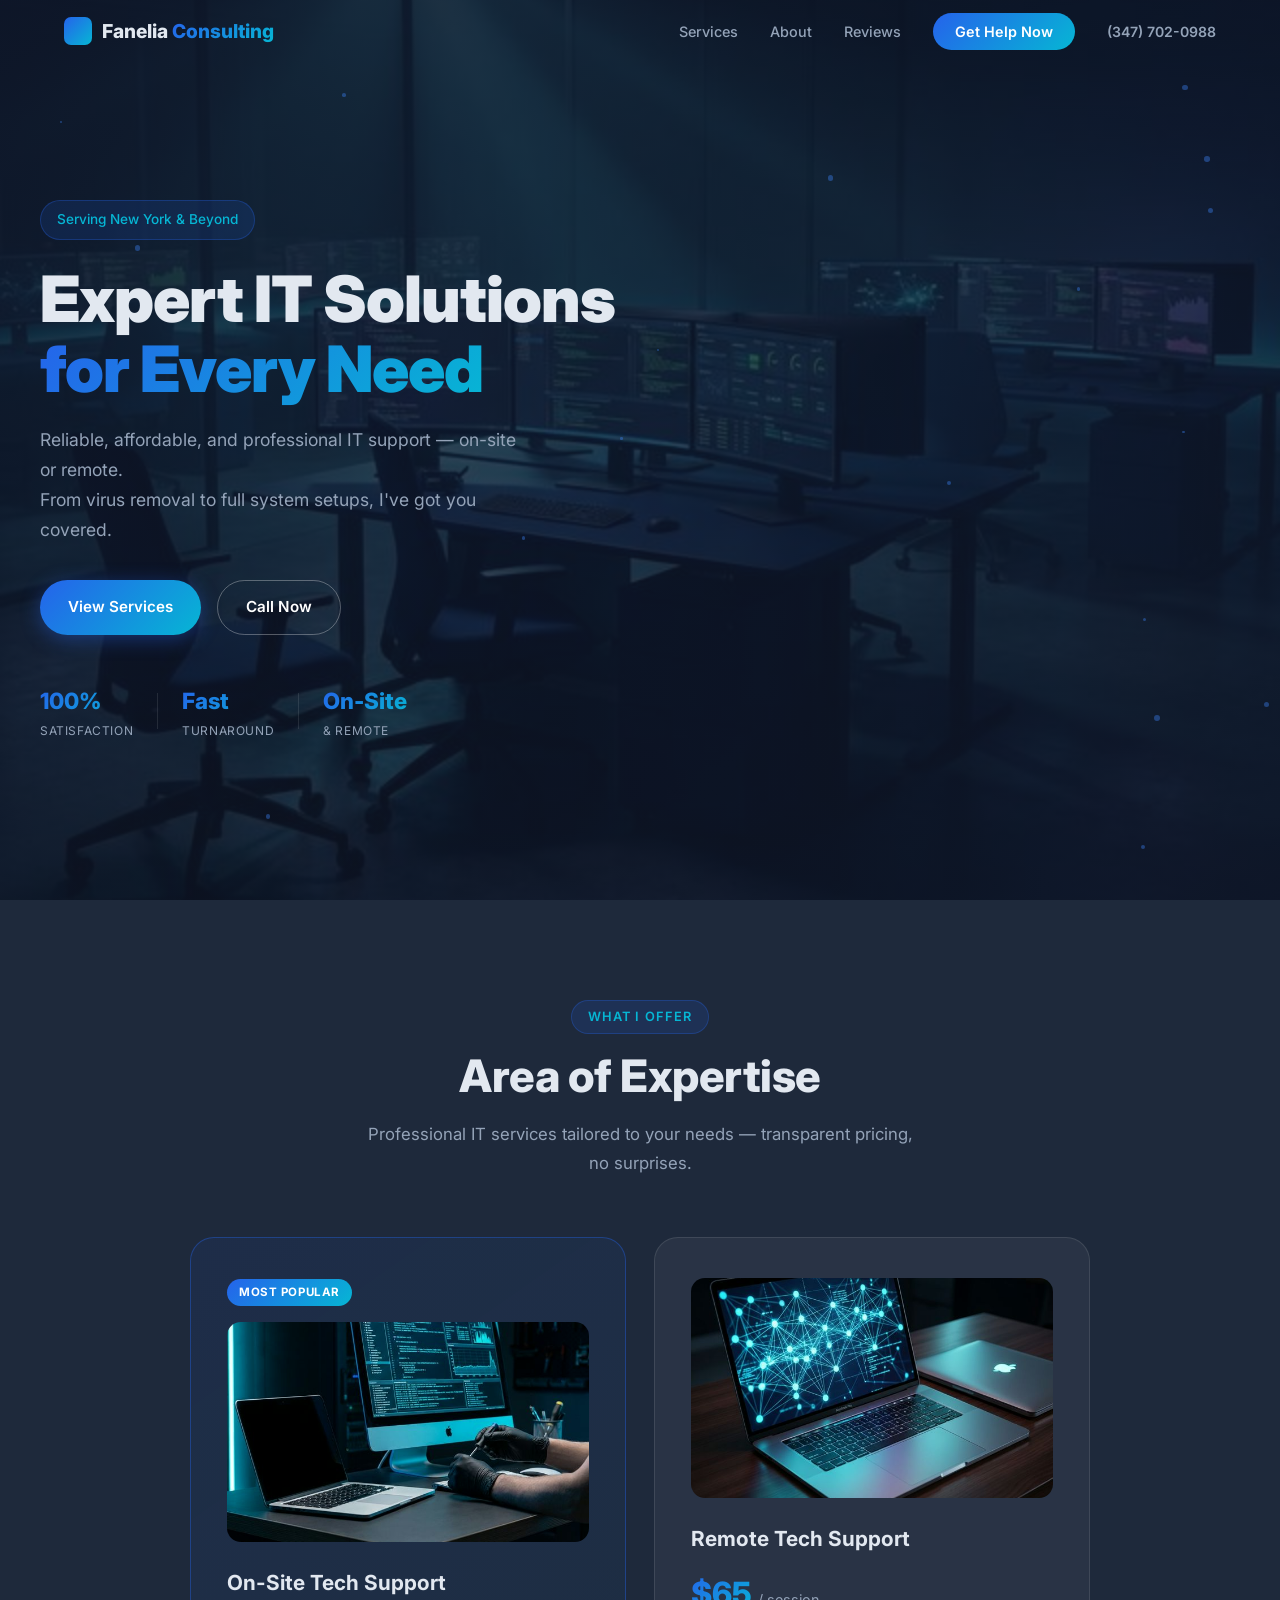
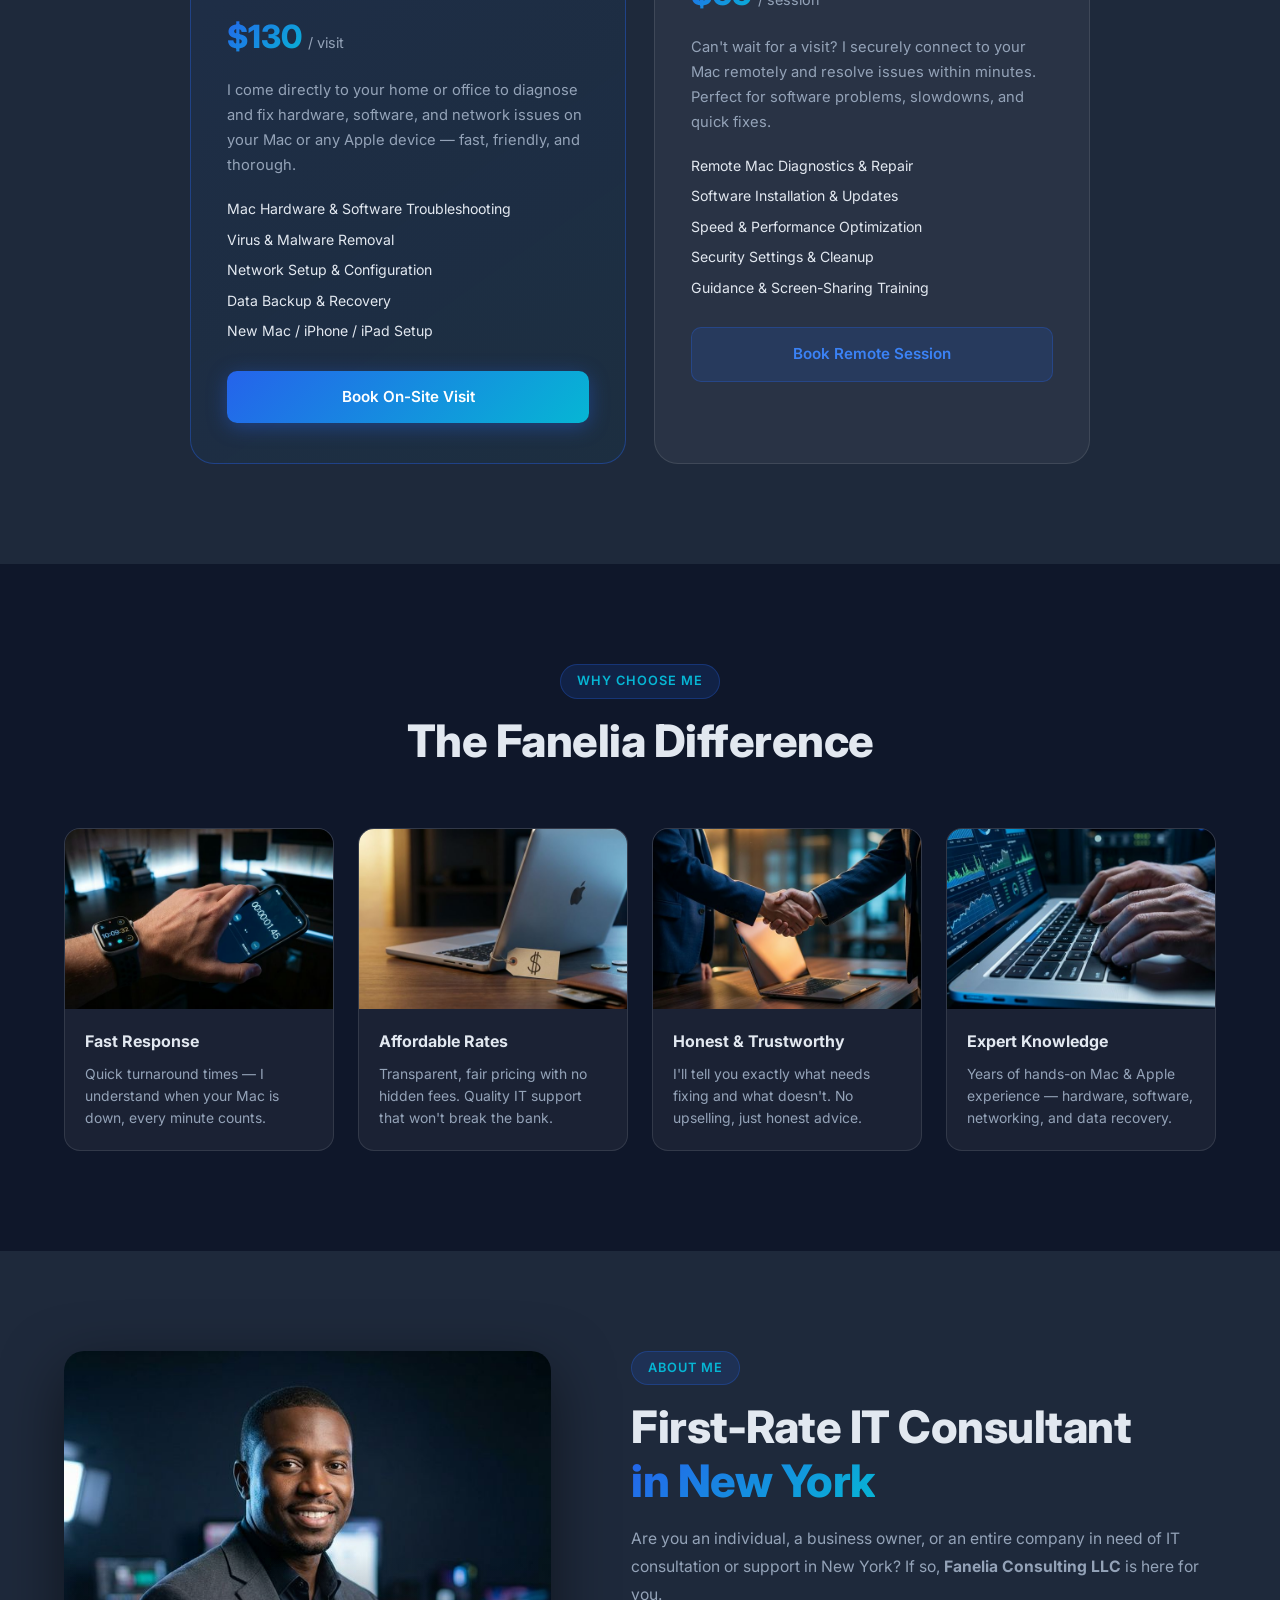
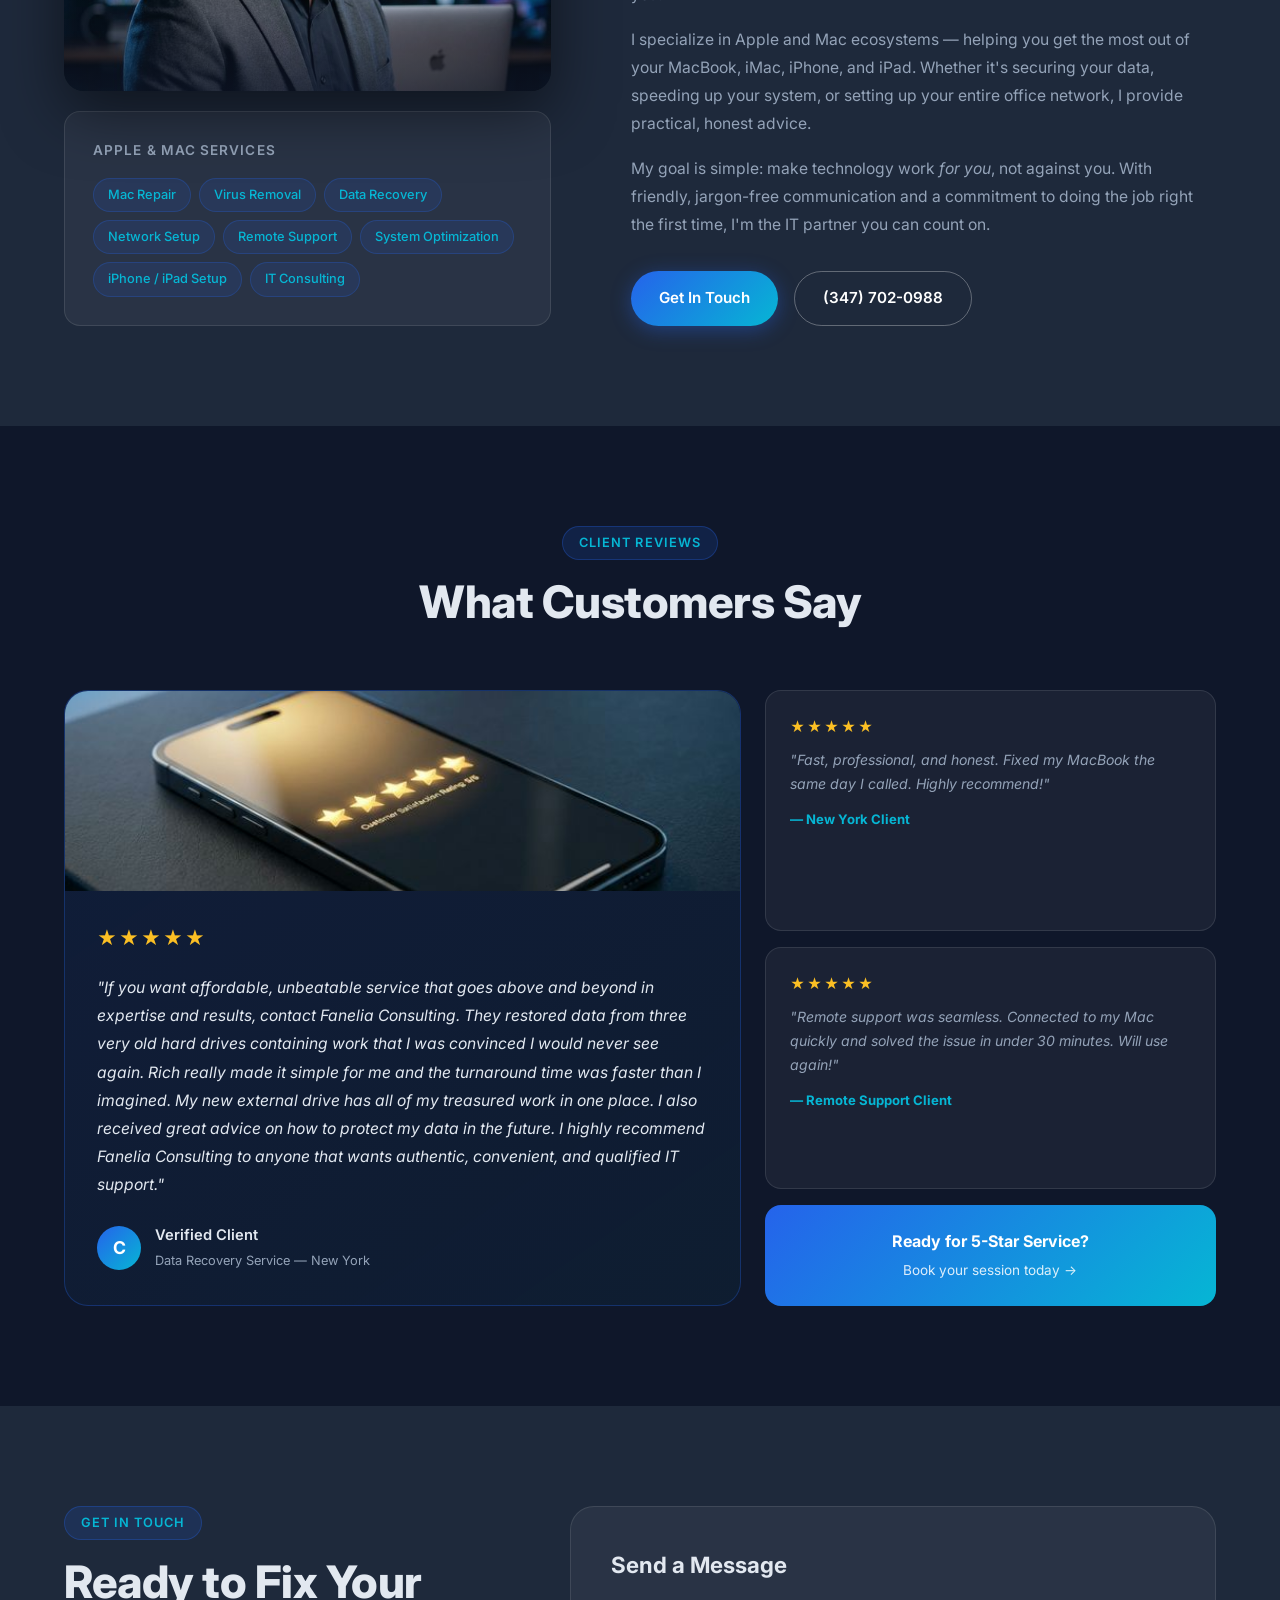
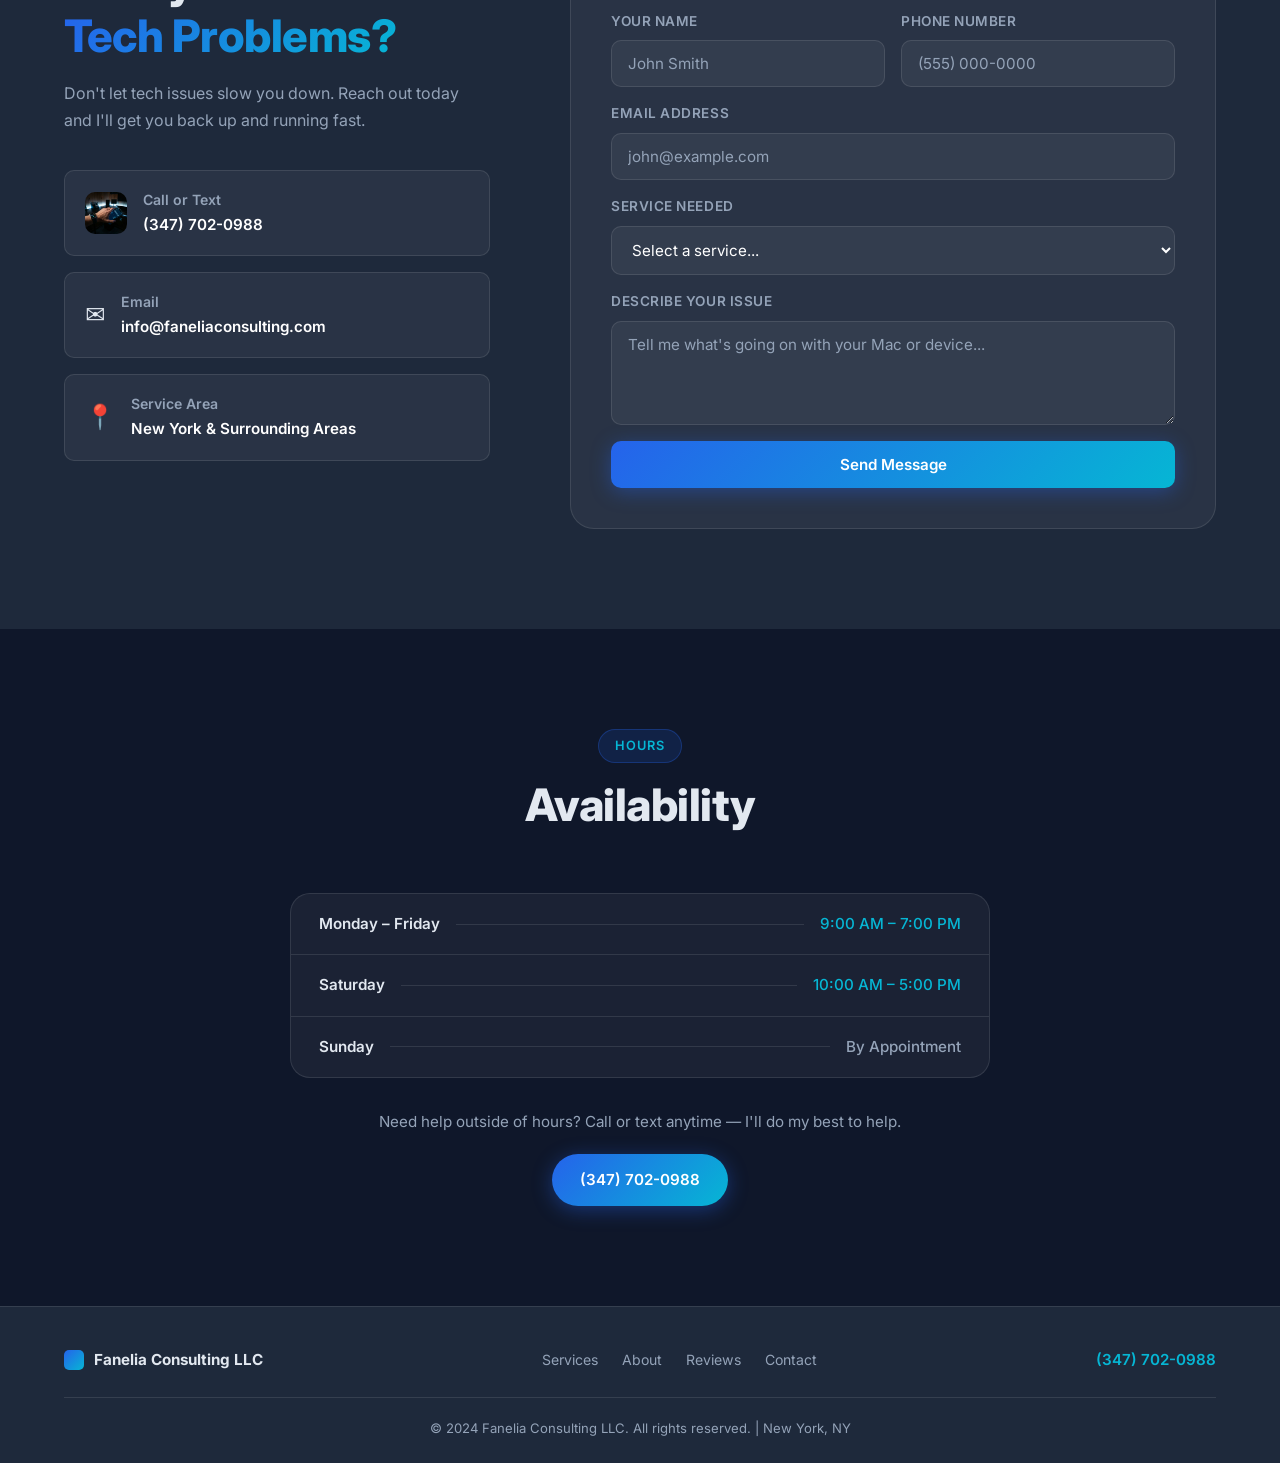
==== index.html @ 65b091a1 "Add style.css, images, and CNAME" ====
<!DOCTYPE html>
<html lang="en">

<head>
  <meta charset="UTF-8" />
  <meta name="viewport" content="width=device-width, initial-scale=1.0" />
  <title>Fanelia Consulting LLC | IT Consultant in New York</title>
  <meta name="description"
    content="Expert IT support for businesses and individuals in New York. On-site and remote tech support — fast, friendly, and affordable. Call (347) 702-0988." />
  <link rel="preconnect" href="https://fonts.googleapis.com" />
  <link rel="preconnect" href="https://fonts.gstatic.com" crossorigin />
  <link href="https://fonts.googleapis.com/css2?family=Inter:wght@300;400;500;600;700;800;900&display=swap"
    rel="stylesheet" />
  <link rel="stylesheet" href="style.css" />
</head>

<body>

  <!-- NAV -->
  <nav id="navbar">
    <div class="nav-container">
      <a href="#" class="nav-logo">
        <div class="logo-mark"></div>
        <span class="logo-text">Fanelia <span class="logo-accent">Consulting</span></span>
      </a>
      <ul class="nav-links">
        <li><a href="#services">Services</a></li>
        <li><a href="#about">About</a></li>
        <li><a href="#testimonials">Reviews</a></li>
        <li><a href="#contact" class="nav-cta">Get Help Now</a></li>
      </ul>
      <div class="nav-phone">
        <a href="tel:+13477020988">(347) 702-0988</a>
      </div>
      <button class="hamburger" id="hamburger" aria-label="Menu">
        <span></span><span></span><span></span>
      </button>
    </div>
    <div class="mobile-menu" id="mobileMenu">
      <a href="#services">Services</a>
      <a href="#about">About</a>
      <a href="#testimonials">Reviews</a>
      <a href="#contact">Get Help Now</a>
      <a href="tel:+13477020988" class="mobile-phone">(347) 702-0988</a>
    </div>
  </nav>

  <!-- HERO -->
  <section id="hero">
    <div class="hero-bg-image">
      <img src="images/hero.png" alt="IT workspace with multiple monitors" />
      <div class="hero-overlay"></div>
    </div>
    <div class="hero-particles" id="particles"></div>
    <div class="hero-inner">
      <div class="hero-content">
        <div class="hero-badge">Serving New York &amp; Beyond</div>
        <h1 class="hero-title">
          Expert IT Solutions<br />
          <span class="gradient-text">for Every Need</span>
        </h1>
        <p class="hero-subtitle">
          Reliable, affordable, and professional IT support — on-site or remote.<br />
          From virus removal to full system setups, I've got you covered.
        </p>
        <div class="hero-actions">
          <a href="#services" class="btn btn-primary">View Services</a>
          <a href="tel:+13477020988" class="btn btn-outline">Call Now</a>
        </div>
        <div class="hero-stats">
          <div class="stat">
            <span class="stat-num">100%</span>
            <span class="stat-label">Satisfaction</span>
          </div>
          <div class="stat-divider"></div>
          <div class="stat">
            <span class="stat-num">Fast</span>
            <span class="stat-label">Turnaround</span>
          </div>
          <div class="stat-divider"></div>
          <div class="stat">
            <span class="stat-num">On-Site</span>
            <span class="stat-label">&amp; Remote</span>
          </div>
        </div>
      </div>
    </div>
  </section>

  <!-- SERVICES -->
  <section id="services">
    <div class="container">
      <div class="section-header">
        <span class="section-tag">What I Offer</span>
        <h2 class="section-title">Area of Expertise</h2>
        <p class="section-subtitle">Professional IT services tailored to your needs — transparent pricing, no surprises.
        </p>
      </div>
      <div class="services-grid">

        <div class="service-card featured">
          <div class="service-badge">Most Popular</div>
          <div class="service-img">
            <img src="images/service-onsite.png" alt="On-site IT tech support with iMac and MacBook" />
          </div>
          <div class="service-body">
            <h3>On-Site Tech Support</h3>
            <div class="service-price">
              <span class="price">$130</span>
              <span class="price-unit">/ visit</span>
            </div>
            <p>I come directly to your home or office to diagnose and fix hardware, software, and network issues on your
              Mac or any Apple device — fast, friendly, and thorough.</p>
            <ul class="service-features">
              <li>Mac Hardware &amp; Software Troubleshooting</li>
              <li>Virus &amp; Malware Removal</li>
              <li>Network Setup &amp; Configuration</li>
              <li>Data Backup &amp; Recovery</li>
              <li>New Mac / iPhone / iPad Setup</li>
            </ul>
            <a href="#contact" class="btn btn-primary service-btn">Book On-Site Visit</a>
          </div>
        </div>

        <div class="service-card">
          <div class="service-img">
            <img src="images/service-remote.png" alt="Remote Mac tech support via MacBook Pro" />
          </div>
          <div class="service-body">
            <h3>Remote Tech Support</h3>
            <div class="service-price">
              <span class="price">$65</span>
              <span class="price-unit">/ session</span>
            </div>
            <p>Can't wait for a visit? I securely connect to your Mac remotely and resolve issues within minutes.
              Perfect for software problems, slowdowns, and quick fixes.</p>
            <ul class="service-features">
              <li>Remote Mac Diagnostics &amp; Repair</li>
              <li>Software Installation &amp; Updates</li>
              <li>Speed &amp; Performance Optimization</li>
              <li>Security Settings &amp; Cleanup</li>
              <li>Guidance &amp; Screen-Sharing Training</li>
            </ul>
            <a href="#contact" class="btn btn-secondary service-btn">Book Remote Session</a>
          </div>
        </div>

      </div>
    </div>
  </section>

  <!-- WHY CHOOSE ME -->
  <section id="why">
    <div class="container">
      <div class="section-header">
        <span class="section-tag">Why Choose Me</span>
        <h2 class="section-title">The Fanelia Difference</h2>
      </div>
      <div class="why-grid">
        <div class="why-card">
          <div class="why-img">
            <img src="images/why-fast.png" alt="iPhone and Apple Watch showing fast response time" />
          </div>
          <h4>Fast Response</h4>
          <p>Quick turnaround times — I understand when your Mac is down, every minute counts.</p>
        </div>
        <div class="why-card">
          <div class="why-img">
            <img src="images/why-affordable.png" alt="MacBook Pro with affordable price tag" />
          </div>
          <h4>Affordable Rates</h4>
          <p>Transparent, fair pricing with no hidden fees. Quality IT support that won't break the bank.</p>
        </div>
        <div class="why-card">
          <div class="why-img">
            <img src="images/why-honest.png" alt="Professional handshake representing trust" />
          </div>
          <h4>Honest &amp; Trustworthy</h4>
          <p>I'll tell you exactly what needs fixing and what doesn't. No upselling, just honest advice.</p>
        </div>
        <div class="why-card">
          <div class="why-img">
            <img src="images/why-expert.png" alt="Expert hands typing on MacBook Pro diagnostics" />
          </div>
          <h4>Expert Knowledge</h4>
          <p>Years of hands-on Mac &amp; Apple experience — hardware, software, networking, and data recovery.</p>
        </div>
      </div>
    </div>
  </section>

  <!-- ABOUT -->
  <section id="about">
    <div class="container">
      <div class="about-layout">
        <div class="about-visual">
          <div class="about-photo-wrap">
            <img src="images/about.png" alt="Fanelia Consulting IT professional with MacBook Pro" class="about-photo" />
            <div class="about-photo-glow"></div>
          </div>
          <div class="about-glow-card">
            <h4>Apple &amp; Mac Services</h4>
            <div class="skill-list">
              <span class="skill-tag">Mac Repair</span>
              <span class="skill-tag">Virus Removal</span>
              <span class="skill-tag">Data Recovery</span>
              <span class="skill-tag">Network Setup</span>
              <span class="skill-tag">Remote Support</span>
              <span class="skill-tag">System Optimization</span>
              <span class="skill-tag">iPhone / iPad Setup</span>
              <span class="skill-tag">IT Consulting</span>
            </div>
          </div>
        </div>
        <div class="about-content">
          <span class="section-tag">About Me</span>
          <h2 class="section-title">First-Rate IT Consultant<br /><span class="gradient-text">in New York</span></h2>
          <p>Are you an individual, a business owner, or an entire company in need of IT consultation or support in New
            York? If so, <strong>Fanelia Consulting LLC</strong> is here for you.</p>
          <p>I specialize in Apple and Mac ecosystems — helping you get the most out of your MacBook, iMac, iPhone, and
            iPad. Whether it's securing your data, speeding up your system, or setting up your entire office network, I
            provide practical, honest advice.</p>
          <p>My goal is simple: make technology work <em>for you</em>, not against you. With friendly, jargon-free
            communication and a commitment to doing the job right the first time, I'm the IT partner you can count on.
          </p>
          <div class="about-actions">
            <a href="#contact" class="btn btn-primary">Get In Touch</a>
            <a href="tel:+13477020988" class="btn btn-outline">(347) 702-0988</a>
          </div>
        </div>
      </div>
    </div>
  </section>

  <!-- TESTIMONIALS -->
  <section id="testimonials">
    <div class="container">
      <div class="section-header">
        <span class="section-tag">Client Reviews</span>
        <h2 class="section-title">What Customers Say</h2>
      </div>
      <div class="testimonials-grid">
        <div class="testimonial-card featured-testimonial">
          <div class="testimonial-img">
            <img src="images/testimonials.png" alt="5-star review on iPhone" />
          </div>
          <div class="testimonial-body">
            <div class="stars">★★★★★</div>
            <p class="testimonial-text">"If you want affordable, unbeatable service that goes above and beyond in
              expertise and results, contact Fanelia Consulting. They restored data from three very old hard drives
              containing work that I was convinced I would never see again. Rich really made it simple for me and the
              turnaround time was faster than I imagined. My new external drive has all of my treasured work in one
              place. I also received great advice on how to protect my data in the future. I highly recommend Fanelia
              Consulting to anyone that wants authentic, convenient, and qualified IT support."</p>
            <div class="testimonial-author">
              <div class="author-avatar-ring">
                <div class="author-initial">C</div>
              </div>
              <div class="author-info">
                <strong>Verified Client</strong>
                <span>Data Recovery Service — New York</span>
              </div>
            </div>
          </div>
        </div>
        <div class="testimonial-side">
          <div class="mini-testimonial">
            <div class="stars small">★★★★★</div>
            <p>"Fast, professional, and honest. Fixed my MacBook the same day I called. Highly recommend!"</p>
            <strong>— New York Client</strong>
          </div>
          <div class="mini-testimonial">
            <div class="stars small">★★★★★</div>
            <p>"Remote support was seamless. Connected to my Mac quickly and solved the issue in under 30 minutes. Will
              use again!"</p>
            <strong>— Remote Support Client</strong>
          </div>
          <a href="#contact" class="cta-testimonial">
            <strong>Ready for 5-Star Service?</strong>
            <span>Book your session today →</span>
          </a>
        </div>
      </div>
    </div>
  </section>

  <!-- CONTACT -->
  <section id="contact">
    <div class="container">
      <div class="contact-layout">
        <div class="contact-info">
          <span class="section-tag">Get In Touch</span>
          <h2 class="section-title">Ready to Fix Your<br /><span class="gradient-text">Tech Problems?</span></h2>
          <p>Don't let tech issues slow you down. Reach out today and I'll get you back up and running fast.</p>
          <div class="contact-methods">
            <a href="tel:+13477020988" class="contact-method">
              <div class="contact-method-icon-img">
                <img src="images/why-fast.png" alt="Call us" />
              </div>
              <div class="contact-method-text">
                <strong>Call or Text</strong>
                <span>(347) 702-0988</span>
              </div>
            </a>
            <a href="mailto:info@faneliaconsulting.com" class="contact-method">
              <div class="contact-method-icon">✉️</div>
              <div class="contact-method-text">
                <strong>Email</strong>
                <span>info@faneliaconsulting.com</span>
              </div>
            </a>
            <div class="contact-method">
              <div class="contact-method-icon">📍</div>
              <div class="contact-method-text">
                <strong>Service Area</strong>
                <span>New York &amp; Surrounding Areas</span>
              </div>
            </div>
          </div>
        </div>
        <div class="contact-form-wrap">
          <form class="contact-form" id="contactForm" onsubmit="handleSubmit(event)">
            <h3>Send a Message</h3>
            <div class="form-row">
              <div class="form-group">
                <label for="name">Your Name</label>
                <input type="text" id="name" placeholder="John Smith" required />
              </div>
              <div class="form-group">
                <label for="phone">Phone Number</label>
                <input type="tel" id="phone" placeholder="(555) 000-0000" />
              </div>
            </div>
            <div class="form-group">
              <label for="email">Email Address</label>
              <input type="email" id="email" placeholder="john@example.com" required />
            </div>
            <div class="form-group">
              <label for="service">Service Needed</label>
              <select id="service">
                <option value="">Select a service...</option>
                <option value="onsite">On-Site Tech Support ($130)</option>
                <option value="remote">Remote Tech Support ($65)</option>
                <option value="other">Other / Not Sure</option>
              </select>
            </div>
            <div class="form-group">
              <label for="message">Describe Your Issue</label>
              <textarea id="message" rows="4"
                placeholder="Tell me what's going on with your Mac or device..."></textarea>
            </div>
            <button type="submit" class="btn btn-primary full-width" id="submitBtn">
              Send Message
            </button>
            <div class="form-success" id="formSuccess" style="display:none">
              Message sent! I'll get back to you shortly.
            </div>
          </form>
        </div>
      </div>
    </div>
  </section>

  <!-- AVAILABILITY -->
  <section id="availability">
    <div class="container">
      <div class="avail-wrap">
        <div class="section-header">
          <span class="section-tag">Hours</span>
          <h2 class="section-title">Availability</h2>
        </div>
        <div class="hours-grid">
          <div class="hours-row">
            <span class="day">Monday – Friday</span>
            <span class="divider"></span>
            <span class="time">9:00 AM – 7:00 PM</span>
          </div>
          <div class="hours-row">
            <span class="day">Saturday</span>
            <span class="divider"></span>
            <span class="time">10:00 AM – 5:00 PM</span>
          </div>
          <div class="hours-row">
            <span class="day">Sunday</span>
            <span class="divider"></span>
            <span class="time closed">By Appointment</span>
          </div>
        </div>
        <div class="avail-cta">
          <p>Need help outside of hours? Call or text anytime — I'll do my best to help.</p>
          <a href="tel:+13477020988" class="btn btn-primary">(347) 702-0988</a>
        </div>
      </div>
    </div>
  </section>

  <!-- FOOTER -->
  <footer>
    <div class="container">
      <div class="footer-top">
        <div class="footer-brand">
          <div class="logo-mark small"></div>
          <span class="footer-name">Fanelia Consulting LLC</span>
        </div>
        <div class="footer-links">
          <a href="#services">Services</a>
          <a href="#about">About</a>
          <a href="#testimonials">Reviews</a>
          <a href="#contact">Contact</a>
        </div>
        <div class="footer-contact">
          <a href="tel:+13477020988">(347) 702-0988</a>
        </div>
      </div>
      <div class="footer-bottom">
        <p>© 2024 Fanelia Consulting LLC. All rights reserved. | New York, NY</p>
      </div>
    </div>
  </footer>

  <script>
    window.addEventListener('scroll', () => {
      const navbar = document.getElementById('navbar');
      if (window.scrollY > 50) navbar.classList.add('scrolled');
      else navbar.classList.remove('scrolled');
    });

    document.getElementById('hamburger').addEventListener('click', () => {
      document.getElementById('mobileMenu').classList.toggle('open');
    });

    document.querySelectorAll('a[href^="#"]').forEach(anchor => {
      anchor.addEventListener('click', function (e) {
        e.preventDefault();
        const target = document.querySelector(this.getAttribute('href'));
        if (target) {
          target.scrollIntoView({ behavior: 'smooth', block: 'start' });
          document.getElementById('mobileMenu').classList.remove('open');
        }
      });
    });

    function handleSubmit(e) {
      e.preventDefault();
      const btn = document.getElementById('submitBtn');
      btn.textContent = 'Sending...';
      btn.disabled = true;
      setTimeout(() => {
        document.getElementById('formSuccess').style.display = 'block';
        document.getElementById('contactForm').reset();
        btn.textContent = 'Send Message';
        btn.disabled = false;
      }, 1200);
    }

    const observer = new IntersectionObserver((entries) => {
      entries.forEach(entry => {
        if (entry.isIntersecting) entry.target.classList.add('visible');
      });
    }, { threshold: 0.1, rootMargin: '0px 0px -50px 0px' });

    document.querySelectorAll('.service-card, .why-card, .testimonial-card, .mini-testimonial, .hours-row, .about-photo-wrap').forEach(el => {
      el.classList.add('animate-on-scroll');
      observer.observe(el);
    });

    const hero = document.getElementById('particles');
    for (let i = 0; i < 18; i++) {
      const dot = document.createElement('div');
      dot.className = 'particle';
      dot.style.left = Math.random() * 100 + '%';
      dot.style.top = Math.random() * 100 + '%';
      dot.style.animationDelay = Math.random() * 5 + 's';
      dot.style.animationDuration = (Math.random() * 8 + 6) + 's';
      dot.style.width = dot.style.height = (Math.random() * 4 + 2) + 'px';
      hero.appendChild(dot);
    }
  </script>
</body>

</html>
---- style.css ----
/* ===== RESET & BASE ===== */
*,
*::before,
*::after {
  box-sizing: border-box;
  margin: 0;
  padding: 0;
}

img {
  display: block;
  max-width: 100%;
}

:root {
  --primary: #2563eb;
  --primary-dark: #1d4ed8;
  --primary-light: #3b82f6;
  --accent: #06b6d4;
  --dark: #0f172a;
  --dark-2: #1e293b;
  --dark-3: #334155;
  --text: #e2e8f0;
  --text-muted: #94a3b8;
  --white: #ffffff;
  --glass: rgba(255, 255, 255, 0.05);
  --glass-border: rgba(255, 255, 255, 0.1);
  --gradient: linear-gradient(135deg, #2563eb, #06b6d4);
  --gradient-soft: linear-gradient(135deg, rgba(37, 99, 235, 0.15), rgba(6, 182, 212, 0.15));
  --shadow: 0 20px 60px rgba(0, 0, 0, 0.4);
  --shadow-sm: 0 4px 20px rgba(0, 0, 0, 0.2);
  --radius: 16px;
  --radius-sm: 10px;
  --transition: all 0.3s cubic-bezier(0.4, 0, 0.2, 1);
}

html {
  scroll-behavior: smooth;
}

body {
  font-family: 'Inter', system-ui, sans-serif;
  background: var(--dark);
  color: var(--text);
  overflow-x: hidden;
  line-height: 1.6;
}

a {
  text-decoration: none;
  color: inherit;
}

ul {
  list-style: none;
}

.container {
  max-width: 1200px;
  margin: 0 auto;
  padding: 0 24px;
}

/* ===== GRADIENT TEXT ===== */
.gradient-text {
  background: var(--gradient);
  -webkit-background-clip: text;
  -webkit-text-fill-color: transparent;
  background-clip: text;
}

/* ===== BUTTONS ===== */
.btn {
  display: inline-flex;
  align-items: center;
  gap: 8px;
  padding: 14px 28px;
  border-radius: 50px;
  font-family: 'Inter', sans-serif;
  font-size: 0.95rem;
  font-weight: 600;
  cursor: pointer;
  transition: var(--transition);
  border: none;
  white-space: nowrap;
}

.btn-primary {
  background: var(--gradient);
  color: var(--white);
  box-shadow: 0 4px 20px rgba(37, 99, 235, 0.4);
}

.btn-primary:hover {
  transform: translateY(-2px);
  box-shadow: 0 8px 30px rgba(37, 99, 235, 0.6);
}

.btn-secondary {
  background: rgba(37, 99, 235, 0.15);
  color: var(--primary-light);
  border: 1px solid rgba(37, 99, 235, 0.3);
}

.btn-secondary:hover {
  background: rgba(37, 99, 235, 0.25);
  transform: translateY(-2px);
}

.btn-outline {
  background: transparent;
  color: var(--white);
  border: 1.5px solid rgba(255, 255, 255, 0.3);
}

.btn-outline:hover {
  background: rgba(255, 255, 255, 0.08);
  border-color: rgba(255, 255, 255, 0.5);
  transform: translateY(-2px);
}

.full-width {
  width: 100%;
  justify-content: center;
  border-radius: var(--radius-sm);
}

/* ===== NAV ===== */
#navbar {
  position: fixed;
  top: 0;
  left: 0;
  right: 0;
  z-index: 1000;
  padding: 16px 0;
  transition: var(--transition);
}

#navbar.scrolled {
  background: rgba(15, 23, 42, 0.95);
  backdrop-filter: blur(20px);
  border-bottom: 1px solid var(--glass-border);
  padding: 12px 0;
  box-shadow: 0 4px 30px rgba(0, 0, 0, 0.3);
}

.nav-container {
  max-width: 1200px;
  margin: 0 auto;
  padding: 0 24px;
  display: flex;
  align-items: center;
  gap: 32px;
}

.nav-logo {
  display: flex;
  align-items: center;
  gap: 10px;
  font-size: 1.2rem;
  font-weight: 800;
  flex-shrink: 0;
}

.logo-icon {
  font-size: 1.4rem;
}

.logo-accent {
  background: var(--gradient);
  -webkit-background-clip: text;
  -webkit-text-fill-color: transparent;
  background-clip: text;
}

.nav-links {
  display: flex;
  align-items: center;
  gap: 32px;
  margin-left: auto;
}

.nav-links a {
  font-size: 0.9rem;
  font-weight: 500;
  color: var(--text-muted);
  transition: var(--transition);
}

.nav-links a:hover {
  color: var(--white);
}

.nav-cta {
  padding: 10px 22px;
  background: var(--gradient);
  color: var(--white) !important;
  border-radius: 50px;
  font-weight: 600 !important;
}

.nav-cta:hover {
  transform: translateY(-1px);
  box-shadow: 0 4px 15px rgba(37, 99, 235, 0.4);
}

.nav-phone a {
  font-size: 0.88rem;
  font-weight: 600;
  color: var(--text-muted);
  transition: var(--transition);
  white-space: nowrap;
}

.nav-phone a:hover {
  color: var(--accent);
}

.hamburger {
  display: none;
  flex-direction: column;
  gap: 5px;
  background: none;
  border: none;
  cursor: pointer;
  padding: 4px;
  margin-left: auto;
}

.hamburger span {
  display: block;
  width: 24px;
  height: 2px;
  background: var(--white);
  border-radius: 2px;
  transition: var(--transition);
}

.mobile-menu {
  display: none;
  flex-direction: column;
  padding: 16px 24px 24px;
  background: var(--dark-2);
  border-top: 1px solid var(--glass-border);
}

.mobile-menu.open {
  display: flex;
}

.mobile-menu a {
  padding: 12px 0;
  font-weight: 500;
  color: var(--text);
  border-bottom: 1px solid var(--glass-border);
}

.mobile-menu a:last-child {
  border-bottom: none;
}

.mobile-phone {
  color: var(--accent) !important;
}

/* ===== HERO ===== */
#hero {
  min-height: 100vh;
  display: flex;
  align-items: center;
  position: relative;
  overflow: hidden;
  padding: 120px 40px 80px;
}

.hero-bg-image {
  position: absolute;
  inset: 0;
  z-index: 0;
}

.hero-bg-image img {
  width: 100%;
  height: 100%;
  object-fit: cover;
  object-position: center;
}

.hero-overlay {
  position: absolute;
  inset: 0;
  background: linear-gradient(135deg,
      rgba(15, 23, 42, 0.92) 0%,
      rgba(15, 23, 42, 0.75) 50%,
      rgba(15, 23, 42, 0.88) 100%);
}

.hero-inner {
  position: relative;
  z-index: 2;
  max-width: 1200px;
  margin: 0 auto;
  width: 100%;
}

.hero-particles {
  position: absolute;
  inset: 0;
  pointer-events: none;
}

.particle {
  position: absolute;
  border-radius: 50%;
  background: rgba(59, 130, 246, 0.4);
  animation: float-particle linear infinite;
}

@keyframes float-particle {
  0% {
    transform: translateY(0px) scale(1);
    opacity: 0.6;
  }

  50% {
    transform: translateY(-30px) scale(1.2);
    opacity: 0.3;
  }

  100% {
    transform: translateY(0px) scale(1);
    opacity: 0.6;
  }
}

.hero-content {
  width: 100%;
  max-width: 700px;
}

.hero-badge {
  display: inline-flex;
  align-items: center;
  gap: 8px;
  padding: 8px 16px;
  background: rgba(37, 99, 235, 0.15);
  border: 1px solid rgba(37, 99, 235, 0.3);
  border-radius: 50px;
  font-size: 0.85rem;
  font-weight: 500;
  color: var(--accent);
  margin-bottom: 24px;
  width: fit-content;
}

.hero-title {
  font-size: clamp(2.5rem, 5vw, 4rem);
  font-weight: 900;
  line-height: 1.1;
  margin-bottom: 20px;
  letter-spacing: -1px;
}

.hero-subtitle {
  font-size: 1.1rem;
  color: var(--text-muted);
  line-height: 1.7;
  margin-bottom: 36px;
  max-width: 480px;
}

.hero-actions {
  display: flex;
  gap: 16px;
  margin-bottom: 48px;
  flex-wrap: wrap;
}

.hero-stats {
  display: flex;
  align-items: center;
  gap: 24px;
}

.stat {
  display: flex;
  flex-direction: column;
  gap: 2px;
}

.stat-num {
  font-size: 1.4rem;
  font-weight: 800;
  background: var(--gradient);
  -webkit-background-clip: text;
  -webkit-text-fill-color: transparent;
  background-clip: text;
}

.stat-label {
  font-size: 0.75rem;
  color: var(--text-muted);
  text-transform: uppercase;
  letter-spacing: 0.05em;
}

.stat-divider {
  width: 1px;
  height: 36px;
  background: var(--glass-border);
}

/* Logo mark */
.logo-mark {
  width: 28px;
  height: 28px;
  background: var(--gradient);
  border-radius: 7px;
  flex-shrink: 0;
}

.logo-mark.small {
  width: 20px;
  height: 20px;
  border-radius: 5px;
}

@keyframes float {

  0%,
  100% {
    transform: translateY(0);
  }

  50% {
    transform: translateY(-10px);
  }
}

/* ===== SECTION COMMON ===== */
section {
  padding: 100px 0;
}

.section-header {
  text-align: center;
  margin-bottom: 60px;
}

.section-tag {
  display: inline-block;
  padding: 6px 16px;
  background: rgba(37, 99, 235, 0.15);
  border: 1px solid rgba(37, 99, 235, 0.3);
  border-radius: 50px;
  font-size: 0.8rem;
  font-weight: 600;
  color: var(--accent);
  text-transform: uppercase;
  letter-spacing: 0.08em;
  margin-bottom: 16px;
}

.section-title {
  font-size: clamp(1.8rem, 3.5vw, 2.8rem);
  font-weight: 800;
  line-height: 1.2;
  margin-bottom: 16px;
  letter-spacing: -0.5px;
}

.section-subtitle {
  font-size: 1.05rem;
  color: var(--text-muted);
  max-width: 560px;
  margin: 0 auto;
  line-height: 1.7;
}

/* ===== SERVICES ===== */
#services {
  background: var(--dark-2);
}

.services-grid {
  display: grid;
  grid-template-columns: 1fr 1fr;
  gap: 28px;
  max-width: 900px;
  margin: 0 auto;
}

.service-card {
  background: var(--glass);
  border: 1px solid var(--glass-border);
  border-radius: 24px;
  padding: 40px 36px;
  position: relative;
  transition: var(--transition);
  overflow: hidden;
}

.service-card::before {
  content: '';
  position: absolute;
  inset: 0;
  background: var(--gradient-soft);
  opacity: 0;
  transition: var(--transition);
  border-radius: inherit;
}

.service-card:hover {
  transform: translateY(-6px);
  border-color: rgba(37, 99, 235, 0.4);
  box-shadow: var(--shadow);
}

.service-card:hover::before {
  opacity: 1;
}

.service-card>* {
  position: relative;
  z-index: 1;
}

.service-card.featured {
  border-color: rgba(37, 99, 235, 0.4);
  background: linear-gradient(145deg, rgba(37, 99, 235, 0.08), rgba(6, 182, 212, 0.04));
}

.service-badge {
  display: inline-block;
  padding: 4px 12px;
  background: var(--gradient);
  border-radius: 50px;
  font-size: 0.72rem;
  font-weight: 700;
  text-transform: uppercase;
  letter-spacing: 0.05em;
  color: white;
  margin-bottom: 16px;
}

/* Service Image */
.service-img {
  width: 100%;
  height: 220px;
  overflow: hidden;
  border-radius: 14px;
  margin-bottom: 24px;
  position: relative;
}

.service-img img {
  width: 100%;
  height: 100%;
  object-fit: cover;
  object-position: center;
  transition: transform 0.5s ease;
}

.service-card:hover .service-img img {
  transform: scale(1.05);
}



.service-card h3 {
  font-size: 1.3rem;
  font-weight: 700;
  margin-bottom: 12px;
}

.service-price {
  display: flex;
  align-items: baseline;
  gap: 6px;
  margin-bottom: 16px;
}

.price {
  font-size: 2rem;
  font-weight: 800;
  background: var(--gradient);
  -webkit-background-clip: text;
  -webkit-text-fill-color: transparent;
  background-clip: text;
}

.price-unit {
  font-size: 0.9rem;
  color: var(--text-muted);
}

.service-card p {
  color: var(--text-muted);
  font-size: 0.92rem;
  line-height: 1.7;
  margin-bottom: 20px;
}

.service-features {
  display: flex;
  flex-direction: column;
  gap: 8px;
  margin-bottom: 28px;
}

.service-features li {
  font-size: 0.88rem;
  color: var(--text);
  display: flex;
  align-items: center;
  gap: 8px;
}

.service-btn {
  width: 100%;
  justify-content: center;
  border-radius: var(--radius-sm);
}

/* ===== WHY ===== */
#why {
  background: var(--dark);
}

.why-grid {
  display: grid;
  grid-template-columns: repeat(4, 1fr);
  gap: 24px;
}

.why-card {
  background: var(--glass);
  border: 1px solid var(--glass-border);
  border-radius: var(--radius);
  overflow: hidden;
  transition: var(--transition);
}

.why-card:hover {
  transform: translateY(-6px);
  border-color: rgba(37, 99, 235, 0.4);
  box-shadow: var(--shadow);
}

/* Why Card Image */
.why-img {
  width: 100%;
  height: 180px;
  overflow: hidden;
  position: relative;
}

.why-img img {
  width: 100%;
  height: 100%;
  object-fit: cover;
  object-position: center;
  transition: transform 0.5s ease;
}

.why-card:hover .why-img img {
  transform: scale(1.08);
}

.why-card h4 {
  font-size: 1rem;
  font-weight: 700;
  margin: 20px 20px 8px;
}

.why-card p {
  font-size: 0.87rem;
  color: var(--text-muted);
  line-height: 1.6;
  margin: 0 20px 20px;
}

/* ===== ABOUT ===== */
#about {
  background: var(--dark-2);
}

.about-layout {
  display: grid;
  grid-template-columns: 1fr 1.2fr;
  gap: 80px;
  align-items: center;
}

.about-visual {
  display: flex;
  flex-direction: column;
  gap: 20px;
}

/* About Photo */
.about-photo-wrap {
  position: relative;
  border-radius: 20px;
  overflow: hidden;
  box-shadow: 0 20px 60px rgba(0, 0, 0, 0.5);
}

.about-photo {
  width: 100%;
  height: 340px;
  object-fit: cover;
  object-position: center top;
  display: block;
  transition: transform 0.5s ease;
}

.about-photo-wrap:hover .about-photo {
  transform: scale(1.03);
}

.about-photo-glow {
  position: absolute;
  bottom: 0;
  left: 0;
  right: 0;
  height: 40%;
  background: linear-gradient(to top, rgba(15, 23, 42, 0.7), transparent);
  pointer-events: none;
}

.about-glow-card {
  background: var(--glass);
  border: 1px solid var(--glass-border);
  border-radius: var(--radius);
  padding: 28px;
}

.about-glow-card h4 {
  font-size: 0.85rem;
  font-weight: 600;
  text-transform: uppercase;
  letter-spacing: 0.08em;
  color: var(--text-muted);
  margin-bottom: 16px;
}

.skill-list {
  display: flex;
  flex-wrap: wrap;
  gap: 8px;
}

.skill-tag {
  padding: 6px 14px;
  background: rgba(37, 99, 235, 0.12);
  border: 1px solid rgba(37, 99, 235, 0.25);
  border-radius: 50px;
  font-size: 0.8rem;
  font-weight: 500;
  color: var(--accent);
  transition: var(--transition);
}

.skill-tag:hover {
  background: rgba(37, 99, 235, 0.25);
}

.about-content p {
  color: var(--text-muted);
  font-size: 0.98rem;
  line-height: 1.8;
  margin-bottom: 16px;
}

.about-actions {
  display: flex;
  gap: 16px;
  flex-wrap: wrap;
  margin-top: 32px;
}

/* ===== TESTIMONIALS ===== */
#testimonials {
  background: var(--dark);
}

.testimonials-grid {
  display: grid;
  grid-template-columns: 1.5fr 1fr;
  gap: 24px;
}

.testimonial-card {
  background: var(--glass);
  border: 1px solid var(--glass-border);
  border-radius: 24px;
  overflow: hidden;
  transition: var(--transition);
}

.testimonial-card:hover {
  border-color: rgba(37, 99, 235, 0.3);
  transform: translateY(-4px);
}

.featured-testimonial {
  border-color: rgba(37, 99, 235, 0.3);
  background: linear-gradient(145deg, rgba(37, 99, 235, 0.08), rgba(6, 182, 212, 0.04));
}

/* Testimonial Image */
.testimonial-img {
  width: 100%;
  height: 200px;
  overflow: hidden;
  position: relative;
}

.testimonial-img img {
  width: 100%;
  height: 100%;
  object-fit: cover;
  object-position: center;
  transition: transform 0.5s ease;
}

.testimonial-card:hover .testimonial-img img {
  transform: scale(1.04);
}

.testimonial-body {
  padding: 32px;
}

.stars {
  color: #fbbf24;
  font-size: 1.2rem;
  margin-bottom: 20px;
  letter-spacing: 2px;
}

.stars.small {
  font-size: 0.9rem;
  margin-bottom: 10px;
}

.testimonial-text {
  font-size: 0.98rem;
  color: var(--text);
  line-height: 1.8;
  font-style: italic;
  margin-bottom: 24px;
}

.testimonial-author {
  display: flex;
  align-items: center;
  gap: 14px;
}

.author-avatar-ring {
  width: 44px;
  height: 44px;
  background: var(--gradient);
  border-radius: 50%;
  display: flex;
  align-items: center;
  justify-content: center;
  flex-shrink: 0;
}

.author-initial {
  font-size: 1.1rem;
  font-weight: 700;
  color: white;
}

.author-info strong {
  display: block;
  font-weight: 600;
  font-size: 0.92rem;
}

.author-info span {
  font-size: 0.8rem;
  color: var(--text-muted);
}

.testimonial-side {
  display: flex;
  flex-direction: column;
  gap: 16px;
}

.mini-testimonial {
  background: var(--glass);
  border: 1px solid var(--glass-border);
  border-radius: 16px;
  padding: 24px;
  transition: var(--transition);
  flex: 1;
}

.mini-testimonial:hover {
  border-color: rgba(37, 99, 235, 0.3);
  transform: translateY(-2px);
}

.mini-testimonial p {
  font-size: 0.88rem;
  color: var(--text-muted);
  line-height: 1.7;
  margin-bottom: 10px;
  font-style: italic;
}

.mini-testimonial strong {
  font-size: 0.82rem;
  color: var(--accent);
}

.cta-testimonial {
  background: var(--gradient);
  border-radius: 16px;
  padding: 24px;
  display: flex;
  flex-direction: column;
  align-items: center;
  text-align: center;
  gap: 6px;
  cursor: pointer;
  transition: var(--transition);
  text-decoration: none;
  color: white;
}

.cta-testimonial:hover {
  transform: translateY(-2px);
  box-shadow: 0 8px 24px rgba(37, 99, 235, 0.4);
}

.cta-testimonial strong {
  font-size: 1rem;
}

.cta-testimonial span {
  font-size: 0.85rem;
  opacity: 0.85;
}

/* ===== CONTACT ===== */
#contact {
  background: var(--dark-2);
}

.contact-layout {
  display: grid;
  grid-template-columns: 1fr 1.2fr;
  gap: 80px;
  align-items: start;
}

.contact-info p {
  color: var(--text-muted);
  font-size: 1rem;
  line-height: 1.7;
  margin-bottom: 36px;
}

.contact-methods {
  display: flex;
  flex-direction: column;
  gap: 16px;
}

.contact-method {
  display: flex;
  align-items: center;
  gap: 16px;
  padding: 18px 20px;
  background: var(--glass);
  border: 1px solid var(--glass-border);
  border-radius: var(--radius-sm);
  transition: var(--transition);
}

.contact-method:hover {
  border-color: rgba(37, 99, 235, 0.4);
  background: rgba(37, 99, 235, 0.05);
  transform: translateX(4px);
}

.contact-method-icon {
  font-size: 1.5rem;
}

.contact-method-icon-img {
  width: 42px;
  height: 42px;
  border-radius: 10px;
  overflow: hidden;
  flex-shrink: 0;
}

.contact-method-icon-img img {
  width: 100%;
  height: 100%;
  object-fit: cover;
}

.contact-method-text strong {
  display: block;
  font-size: 0.88rem;
  font-weight: 600;
  color: var(--text-muted);
}

.contact-method-text span {
  font-size: 0.95rem;
  font-weight: 600;
  color: var(--white);
}

.contact-form-wrap {
  background: var(--glass);
  border: 1px solid var(--glass-border);
  border-radius: 24px;
  padding: 40px;
}

.contact-form h3 {
  font-size: 1.4rem;
  font-weight: 700;
  margin-bottom: 28px;
}

.form-row {
  display: grid;
  grid-template-columns: 1fr 1fr;
  gap: 16px;
}

.form-group {
  display: flex;
  flex-direction: column;
  gap: 8px;
  margin-bottom: 16px;
}

.form-group label {
  font-size: 0.85rem;
  font-weight: 600;
  color: var(--text-muted);
  text-transform: uppercase;
  letter-spacing: 0.04em;
}

.form-group input,
.form-group select,
.form-group textarea {
  background: rgba(255, 255, 255, 0.05);
  border: 1.5px solid var(--glass-border);
  border-radius: var(--radius-sm);
  padding: 13px 16px;
  color: var(--white);
  font-family: 'Inter', sans-serif;
  font-size: 0.95rem;
  transition: var(--transition);
  outline: none;
}

.form-group input::placeholder,
.form-group textarea::placeholder {
  color: var(--text-muted);
}

.form-group select option {
  background: var(--dark-2);
  color: var(--white);
}

.form-group input:focus,
.form-group select:focus,
.form-group textarea:focus {
  border-color: var(--primary);
  background: rgba(37, 99, 235, 0.08);
}

.form-group textarea {
  resize: vertical;
  min-height: 100px;
}

.form-success {
  margin-top: 16px;
  padding: 14px;
  background: rgba(74, 222, 128, 0.1);
  border: 1px solid rgba(74, 222, 128, 0.3);
  border-radius: var(--radius-sm);
  color: #4ade80;
  text-align: center;
  font-size: 0.9rem;
  font-weight: 500;
}

/* ===== AVAILABILITY ===== */
#availability {
  background: var(--dark);
}

.avail-wrap {
  max-width: 700px;
  margin: 0 auto;
  text-align: center;
}

.hours-grid {
  background: var(--glass);
  border: 1px solid var(--glass-border);
  border-radius: 20px;
  overflow: hidden;
  margin-bottom: 32px;
}

.hours-row {
  display: flex;
  align-items: center;
  padding: 18px 28px;
  gap: 16px;
  border-bottom: 1px solid var(--glass-border);
  transition: var(--transition);
}

.hours-row:last-child {
  border-bottom: none;
}

.hours-row:hover {
  background: rgba(37, 99, 235, 0.05);
}

.day {
  font-weight: 600;
  font-size: 0.95rem;
}

.divider {
  flex: 1;
  height: 1px;
  background: var(--glass-border);
}

.time {
  font-weight: 500;
  font-size: 0.95rem;
  color: var(--accent);
}

.time.closed {
  color: var(--text-muted);
}

.avail-cta p {
  color: var(--text-muted);
  font-size: 0.95rem;
  margin-bottom: 20px;
}

/* ===== FOOTER ===== */
footer {
  background: var(--dark-2);
  border-top: 1px solid var(--glass-border);
  padding: 40px 0 24px;
}

.footer-top {
  display: flex;
  align-items: center;
  justify-content: space-between;
  margin-bottom: 24px;
  flex-wrap: wrap;
  gap: 20px;
}

.footer-brand {
  display: flex;
  align-items: center;
  gap: 10px;
  font-weight: 700;
  font-size: 1rem;
}

.footer-name {
  font-size: 0.95rem;
}

.footer-links {
  display: flex;
  gap: 24px;
}

.footer-links a {
  font-size: 0.88rem;
  color: var(--text-muted);
  transition: var(--transition);
}

.footer-links a:hover {
  color: var(--white);
}

.footer-contact a {
  font-size: 0.95rem;
  font-weight: 600;
  color: var(--accent);
}

.footer-bottom {
  padding-top: 20px;
  border-top: 1px solid var(--glass-border);
}

.footer-bottom p {
  font-size: 0.82rem;
  color: var(--text-muted);
  text-align: center;
}

/* ===== ANIMATIONS ===== */
.animate-on-scroll {
  opacity: 0;
  transform: translateY(24px);
  transition: opacity 0.6s ease, transform 0.6s ease;
}

.animate-on-scroll.visible {
  opacity: 1;
  transform: translateY(0);
}

/* ===== RESPONSIVE ===== */
@media (max-width: 1024px) {
  .why-grid {
    grid-template-columns: repeat(2, 1fr);
  }
}

@media (max-width: 900px) {
  .services-grid {
    grid-template-columns: 1fr;
    max-width: 520px;
  }

  .about-layout {
    grid-template-columns: 1fr;
    gap: 40px;
  }

  .testimonials-grid {
    grid-template-columns: 1fr;
  }

  .contact-layout {
    grid-template-columns: 1fr;
    gap: 40px;
  }
}

@media (max-width: 768px) {

  .nav-links,
  .nav-phone {
    display: none;
  }

  .hamburger {
    display: flex;
  }

  #hero {
    padding: 100px 20px 60px;
  }

  .hero-title {
    font-size: 2.2rem;
  }

  .form-row {
    grid-template-columns: 1fr;
  }

  .footer-top {
    flex-direction: column;
    text-align: center;
  }

  .footer-links {
    flex-wrap: wrap;
    justify-content: center;
  }

  section {
    padding: 70px 0;
  }
}

@media (max-width: 480px) {
  .hero-actions {
    flex-direction: column;
  }

  .hero-stats {
    flex-wrap: wrap;
  }

  .why-grid {
    grid-template-columns: 1fr;
  }

  .contact-form-wrap {
    padding: 24px;
  }
}
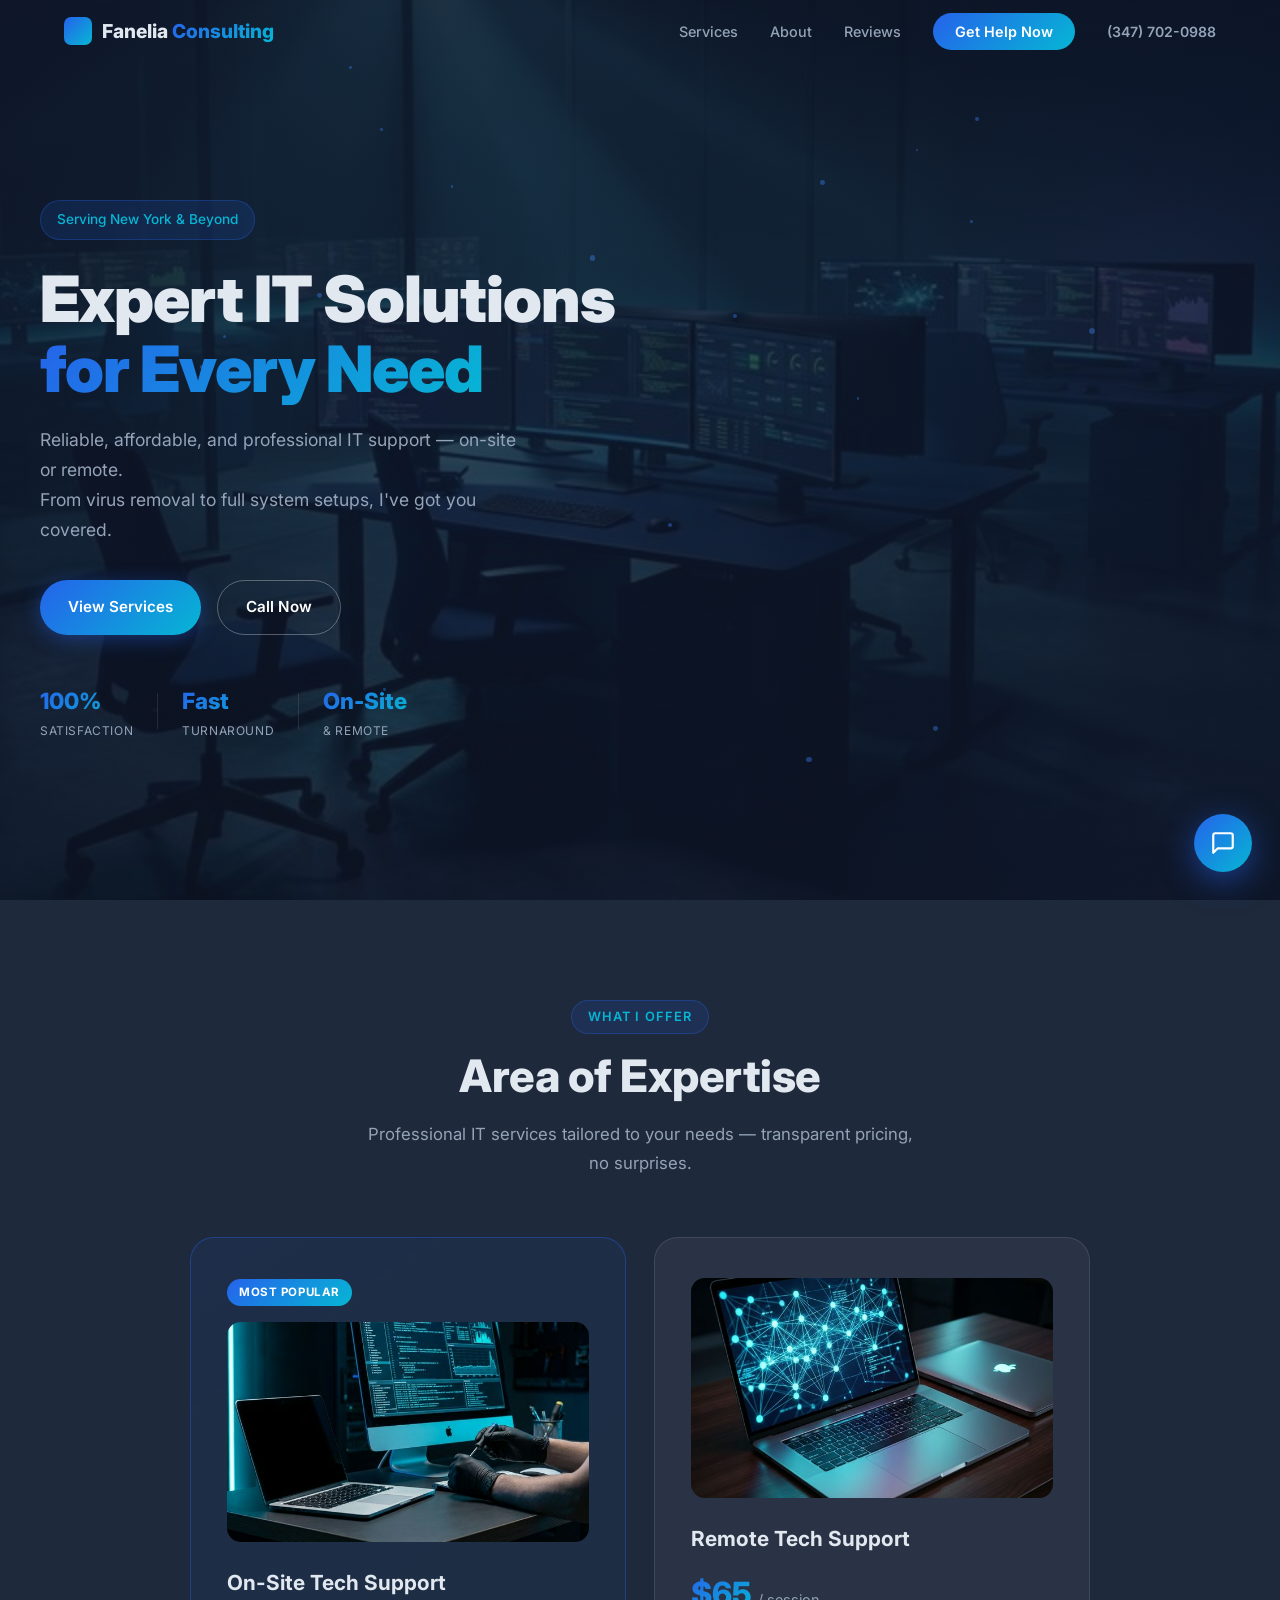
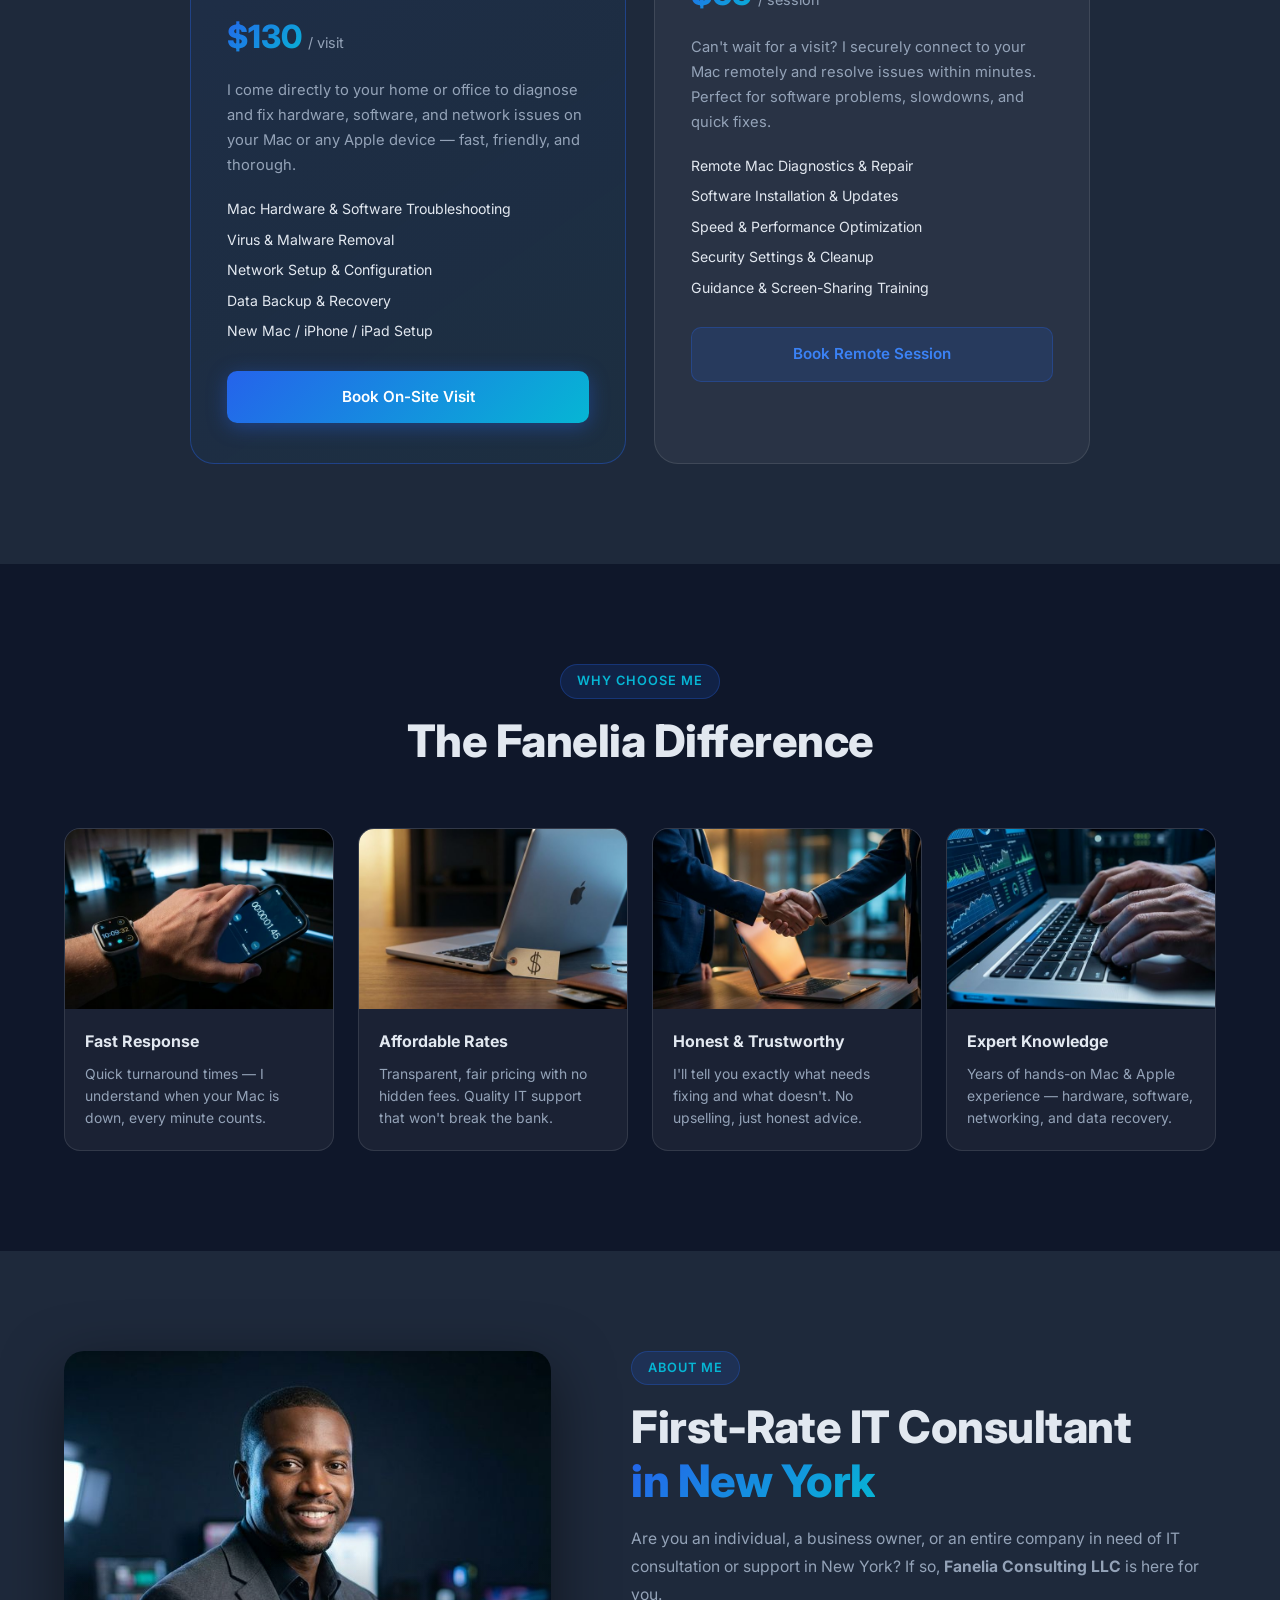
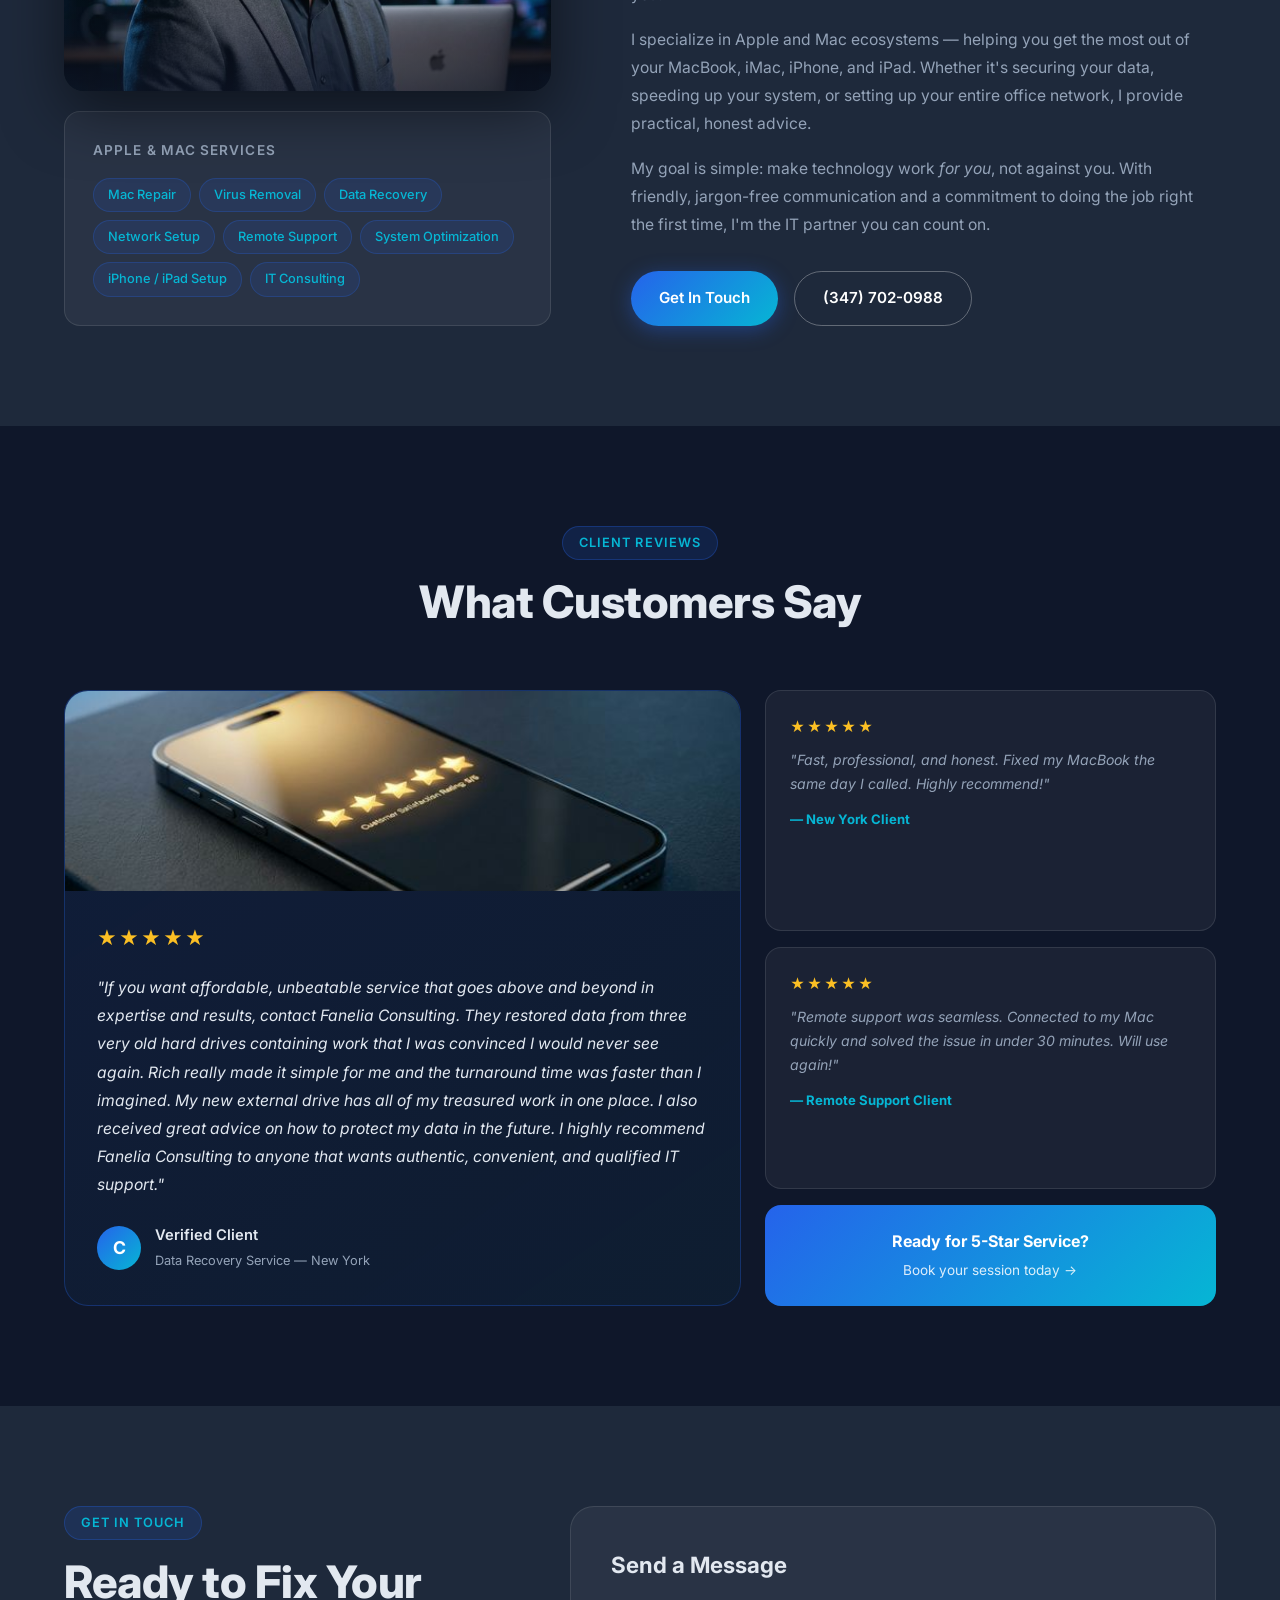
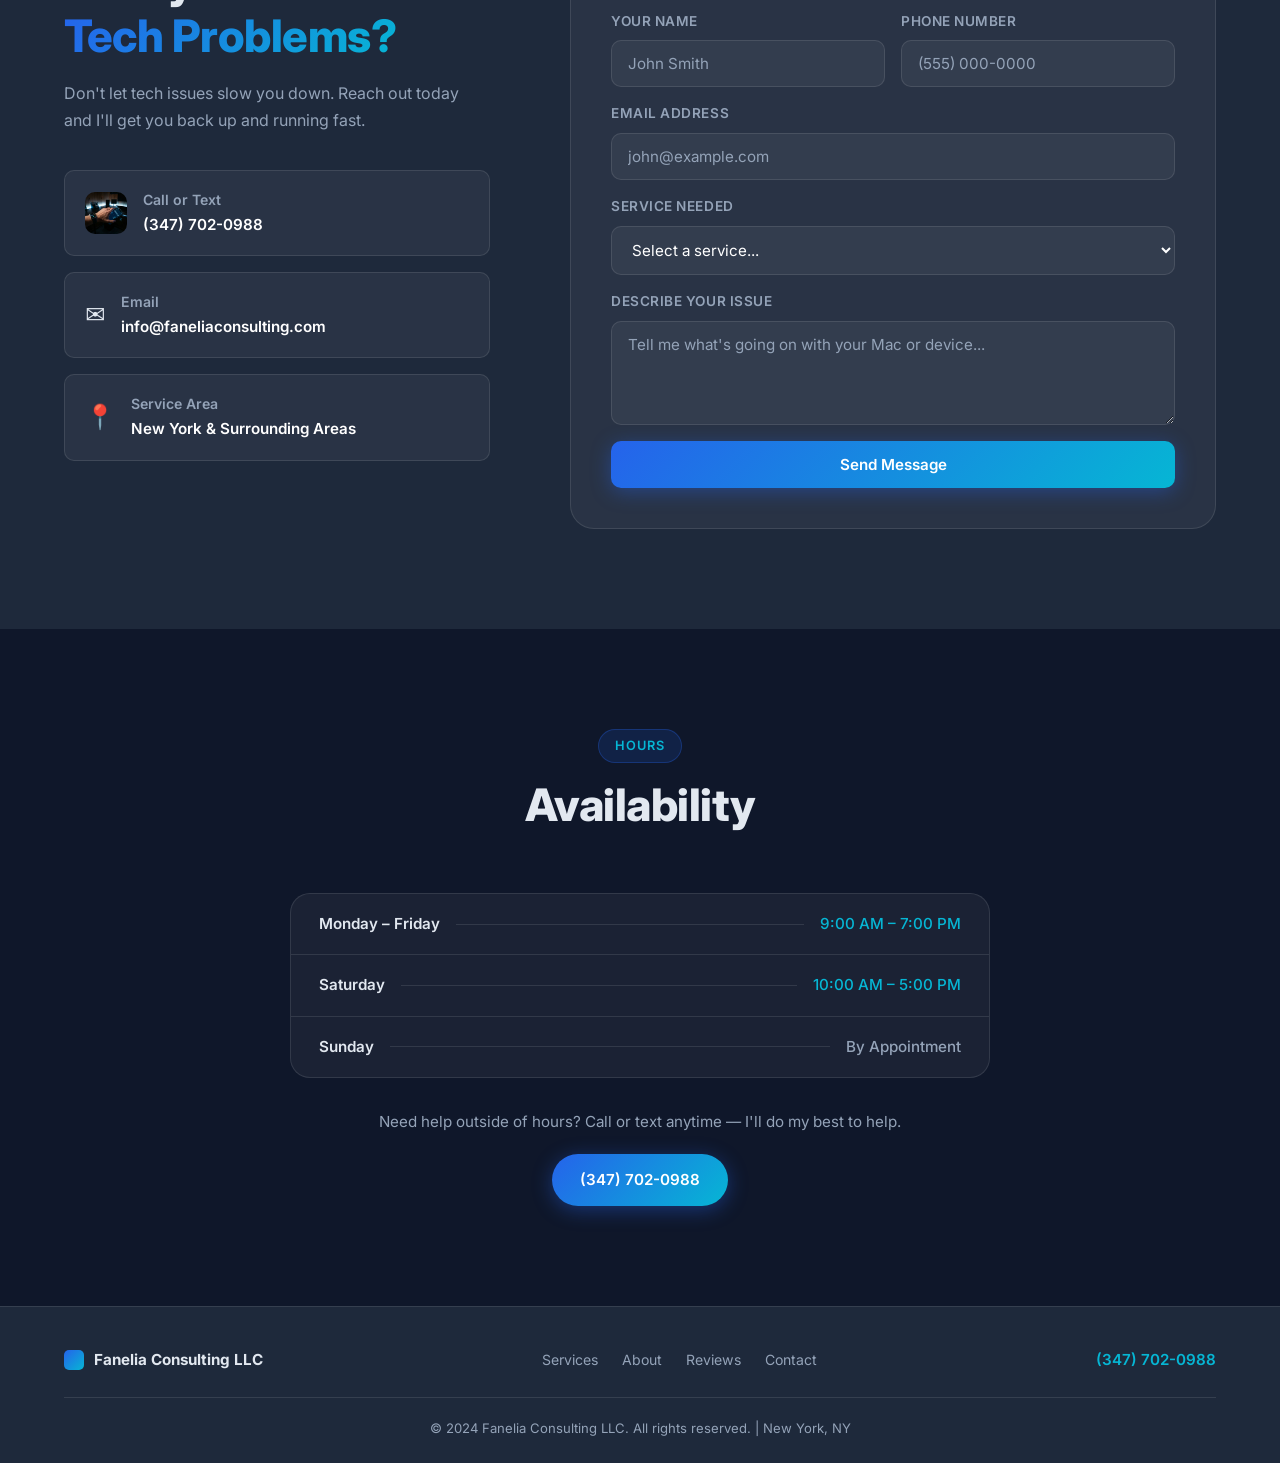
==== commit ac58ccac: "Add Fanelia AI chatbot widget (Gemini-powered)" ====
--- a/index.html
+++ b/index.html
@@ -476,6 +476,150 @@
       hero.appendChild(dot);
     }
   </script>
+
+  <!-- ============================================================
+       AI CHAT WIDGET — Powered by Google Gemini
+       Get a free API key at: https://aistudio.google.com/app/apikey
+       Replace YOUR_GEMINI_API_KEY below with your key.
+  ============================================================ -->
+  <div id="chat-bubble" onclick="toggleChat()" title="Chat with Fanelia AI" aria-label="Open chat">
+    <svg width="26" height="26" viewBox="0 0 24 24" fill="none">
+      <path d="M21 15a2 2 0 0 1-2 2H7l-4 4V5a2 2 0 0 1 2-2h14a2 2 0 0 1 2 2z" stroke="white" stroke-width="2" stroke-linecap="round" stroke-linejoin="round"/>
+    </svg>
+    <div id="chat-notify-dot"></div>
+  </div>
+
+  <div id="chat-window" aria-live="polite">
+    <div id="chat-header">
+      <div class="chat-avatar">F</div>
+      <div class="chat-header-info">
+        <span class="chat-name">Fanelia AI</span>
+        <span class="chat-online"><span class="chat-dot"></span>Online now</span>
+      </div>
+      <button id="chat-close" onclick="toggleChat()" aria-label="Close chat">✕</button>
+    </div>
+    <div id="chat-messages"></div>
+    <div id="chat-input-row">
+      <input id="chat-input" type="text" placeholder="Ask about our IT services…" autocomplete="off" maxlength="500" />
+      <button id="chat-send" aria-label="Send message">
+        <svg width="18" height="18" viewBox="0 0 24 24" fill="none"><line x1="22" y1="2" x2="11" y2="13" stroke="white" stroke-width="2" stroke-linecap="round"/><polygon points="22 2 15 22 11 13 2 9 22 2" stroke="white" stroke-width="2" stroke-linejoin="round" fill="none"/></svg>
+      </button>
+    </div>
+    <p id="chat-powered">Powered by Google Gemini</p>
+  </div>
+
+  <script>
+    // ── Fanelia AI Chatbot ──────────────────────────────────────
+    const GEMINI_API_KEY = 'YOUR_GEMINI_API_KEY'; // ← replace this
+    const GEMINI_URL = `https://generativelanguage.googleapis.com/v1beta/models/gemini-1.5-flash:generateContent?key=${GEMINI_API_KEY}`;
+
+    const SYSTEM_PROMPT = `You are Fanelia AI, a friendly IT support assistant for Fanelia Consulting LLC in New York.
+
+Services: Mac & Apple repair, virus removal, data recovery, network setup, remote support, system optimization, iPhone/iPad setup, IT consulting.
+Pricing: Starting at $75/hr, transparent pricing, no hidden fees.
+Phone: (347) 702-0988
+Hours: Mon–Fri 9am–7pm, Sat–Sun 10am–5pm. Available remotely anytime.
+Area: New York City and remotely nationwide.
+
+Rules:
+- Keep all replies SHORT (2–4 sentences max).
+- Be warm, helpful, and professional.
+- When someone is ready to book or needs urgent help, always end with: "Call us at (347) 702-0988 or click **Get Help Now** above."
+- Don't invent specific prices for specific jobs — say "starting at $75/hr" or "we'll give you a free estimate."
+- Today's date context: you are a live website assistant.`;
+
+    let chatOpen = false;
+    let chatHistory = [];
+    let greeted = false;
+
+    function toggleChat() {
+      chatOpen = !chatOpen;
+      const win = document.getElementById('chat-window');
+      const dot = document.getElementById('chat-notify-dot');
+      win.classList.toggle('chat-open', chatOpen);
+      dot.style.display = 'none';
+      if (chatOpen && !greeted) {
+        greeted = true;
+        setTimeout(() => addMessage('bot', "Hi! 👋 I'm Fanelia AI. How can I help you with your tech today?"), 300);
+      }
+      if (chatOpen) {
+        setTimeout(() => document.getElementById('chat-input').focus(), 400);
+      }
+    }
+
+    function addMessage(role, text) {
+      const msgs = document.getElementById('chat-messages');
+      const div = document.createElement('div');
+      div.className = `chat-msg chat-msg-${role}`;
+      div.innerHTML = text.replace(/\*\*(.*?)\*\*/g, '<strong>$1</strong>').replace(/\n/g, '<br>');
+      msgs.appendChild(div);
+      msgs.scrollTop = msgs.scrollHeight;
+    }
+
+    function showTyping() {
+      const msgs = document.getElementById('chat-messages');
+      const div = document.createElement('div');
+      div.className = 'chat-msg chat-msg-bot chat-typing';
+      div.id = 'chat-typing-ind';
+      div.innerHTML = '<span></span><span></span><span></span>';
+      msgs.appendChild(div);
+      msgs.scrollTop = msgs.scrollHeight;
+    }
+
+    function removeTyping() {
+      const el = document.getElementById('chat-typing-ind');
+      if (el) el.remove();
+    }
+
+    async function sendMessage() {
+      const input = document.getElementById('chat-input');
+      const text = input.value.trim();
+      if (!text) return;
+      input.value = '';
+      document.getElementById('chat-send').disabled = true;
+
+      addMessage('user', text);
+      chatHistory.push({ role: 'user', parts: [{ text }] });
+      showTyping();
+
+      if (GEMINI_API_KEY === 'YOUR_GEMINI_API_KEY') {
+        removeTyping();
+        addMessage('bot', "To enable AI responses, please add a Gemini API key. In the meantime, reach us at <strong>(347) 702-0988</strong> or click <strong>Get Help Now</strong> above!");
+        document.getElementById('chat-send').disabled = false;
+        return;
+      }
+
+      try {
+        const res = await fetch(GEMINI_URL, {
+          method: 'POST',
+          headers: { 'Content-Type': 'application/json' },
+          body: JSON.stringify({
+            system_instruction: { parts: [{ text: SYSTEM_PROMPT }] },
+            contents: chatHistory
+          })
+        });
+        const data = await res.json();
+        const reply = data?.candidates?.[0]?.content?.parts?.[0]?.text || "I'm having trouble right now. Please call us at (347) 702-0988!";
+        chatHistory.push({ role: 'model', parts: [{ text: reply }] });
+        removeTyping();
+        addMessage('bot', reply);
+      } catch {
+        removeTyping();
+        addMessage('bot', "Sorry, something went wrong. Please call us at <strong>(347) 702-0988</strong>!");
+      }
+      document.getElementById('chat-send').disabled = false;
+    }
+
+    document.getElementById('chat-send').addEventListener('click', sendMessage);
+    document.getElementById('chat-input').addEventListener('keydown', e => {
+      if (e.key === 'Enter') sendMessage();
+    });
+
+    // Show notification dot after 6s if chat is not open
+    setTimeout(() => {
+      if (!chatOpen) document.getElementById('chat-notify-dot').style.display = 'block';
+    }, 6000);
+  </script>
 </body>
 
 </html>
--- a/style.css
+++ b/style.css
@@ -1321,4 +1321,277 @@
   .contact-form-wrap {
     padding: 24px;
   }
+}
+
+/* ===== AI CHAT WIDGET ===== */
+#chat-bubble {
+  position: fixed;
+  bottom: 28px;
+  right: 28px;
+  z-index: 9999;
+  width: 58px;
+  height: 58px;
+  background: var(--gradient);
+  border-radius: 50%;
+  display: flex;
+  align-items: center;
+  justify-content: center;
+  cursor: pointer;
+  box-shadow: 0 8px 32px rgba(37, 99, 235, 0.55);
+  transition: var(--transition);
+}
+
+#chat-bubble:hover {
+  transform: scale(1.1);
+  box-shadow: 0 12px 40px rgba(37, 99, 235, 0.7);
+}
+
+#chat-notify-dot {
+  display: none;
+  position: absolute;
+  top: 2px;
+  right: 2px;
+  width: 14px;
+  height: 14px;
+  background: #ef4444;
+  border-radius: 50%;
+  border: 2px solid var(--dark);
+  animation: pulse-dot 1.5s ease-in-out infinite;
+}
+
+@keyframes pulse-dot {
+  0%, 100% { transform: scale(1); }
+  50% { transform: scale(1.25); }
+}
+
+#chat-window {
+  position: fixed;
+  bottom: 100px;
+  right: 28px;
+  z-index: 9998;
+  width: 360px;
+  max-height: 520px;
+  background: var(--dark-2);
+  border: 1px solid var(--glass-border);
+  border-radius: 24px;
+  display: flex;
+  flex-direction: column;
+  box-shadow: 0 24px 80px rgba(0, 0, 0, 0.6);
+  transform: translateY(20px) scale(0.95);
+  opacity: 0;
+  pointer-events: none;
+  transition: all 0.3s cubic-bezier(0.34, 1.56, 0.64, 1);
+  overflow: hidden;
+}
+
+#chat-window.chat-open {
+  transform: translateY(0) scale(1);
+  opacity: 1;
+  pointer-events: all;
+}
+
+#chat-header {
+  display: flex;
+  align-items: center;
+  gap: 12px;
+  padding: 18px 20px;
+  background: linear-gradient(135deg, rgba(37, 99, 235, 0.25), rgba(6, 182, 212, 0.15));
+  border-bottom: 1px solid var(--glass-border);
+}
+
+.chat-avatar {
+  width: 40px;
+  height: 40px;
+  background: var(--gradient);
+  border-radius: 50%;
+  display: flex;
+  align-items: center;
+  justify-content: center;
+  font-weight: 800;
+  font-size: 1rem;
+  flex-shrink: 0;
+  color: white;
+}
+
+.chat-header-info {
+  display: flex;
+  flex-direction: column;
+  gap: 2px;
+  flex: 1;
+}
+
+.chat-name {
+  font-weight: 700;
+  font-size: 0.95rem;
+}
+
+.chat-online {
+  display: flex;
+  align-items: center;
+  gap: 6px;
+  font-size: 0.78rem;
+  color: #4ade80;
+}
+
+.chat-dot {
+  width: 7px;
+  height: 7px;
+  background: #4ade80;
+  border-radius: 50%;
+  animation: pulse-dot 2s ease-in-out infinite;
+}
+
+#chat-close {
+  background: none;
+  border: none;
+  color: var(--text-muted);
+  font-size: 1.1rem;
+  cursor: pointer;
+  padding: 4px 8px;
+  border-radius: 8px;
+  transition: var(--transition);
+  line-height: 1;
+}
+
+#chat-close:hover {
+  background: var(--glass);
+  color: var(--white);
+}
+
+#chat-messages {
+  flex: 1;
+  overflow-y: auto;
+  padding: 20px 16px;
+  display: flex;
+  flex-direction: column;
+  gap: 12px;
+  scrollbar-width: thin;
+  scrollbar-color: var(--dark-3) transparent;
+}
+
+.chat-msg {
+  max-width: 82%;
+  padding: 11px 15px;
+  border-radius: 18px;
+  font-size: 0.88rem;
+  line-height: 1.55;
+  animation: chat-pop 0.25s cubic-bezier(0.34, 1.56, 0.64, 1);
+}
+
+@keyframes chat-pop {
+  from { transform: scale(0.85) translateY(6px); opacity: 0; }
+  to   { transform: scale(1) translateY(0); opacity: 1; }
+}
+
+.chat-msg-user {
+  align-self: flex-end;
+  background: var(--gradient);
+  color: white;
+  border-bottom-right-radius: 6px;
+}
+
+.chat-msg-bot {
+  align-self: flex-start;
+  background: rgba(255, 255, 255, 0.07);
+  border: 1px solid var(--glass-border);
+  color: var(--text);
+  border-bottom-left-radius: 6px;
+}
+
+/* Typing indicator */
+.chat-typing {
+  display: flex;
+  gap: 5px;
+  align-items: center;
+  padding: 14px 18px;
+}
+
+.chat-typing span {
+  width: 7px;
+  height: 7px;
+  background: var(--text-muted);
+  border-radius: 50%;
+  animation: typing-bounce 1.2s ease-in-out infinite;
+}
+
+.chat-typing span:nth-child(2) { animation-delay: 0.2s; }
+.chat-typing span:nth-child(3) { animation-delay: 0.4s; }
+
+@keyframes typing-bounce {
+  0%, 80%, 100% { transform: translateY(0); opacity: 0.5; }
+  40% { transform: translateY(-6px); opacity: 1; }
+}
+
+#chat-input-row {
+  display: flex;
+  align-items: center;
+  gap: 10px;
+  padding: 12px 16px;
+  border-top: 1px solid var(--glass-border);
+}
+
+#chat-input {
+  flex: 1;
+  background: rgba(255, 255, 255, 0.06);
+  border: 1px solid var(--glass-border);
+  border-radius: 50px;
+  padding: 10px 16px;
+  font-family: 'Inter', sans-serif;
+  font-size: 0.88rem;
+  color: var(--text);
+  outline: none;
+  transition: var(--transition);
+}
+
+#chat-input::placeholder { color: var(--text-muted); }
+
+#chat-input:focus {
+  border-color: rgba(37, 99, 235, 0.5);
+  background: rgba(37, 99, 235, 0.08);
+}
+
+#chat-send {
+  width: 40px;
+  height: 40px;
+  flex-shrink: 0;
+  background: var(--gradient);
+  border: none;
+  border-radius: 50%;
+  cursor: pointer;
+  display: flex;
+  align-items: center;
+  justify-content: center;
+  transition: var(--transition);
+  box-shadow: 0 4px 14px rgba(37, 99, 235, 0.4);
+}
+
+#chat-send:hover:not(:disabled) {
+  transform: scale(1.1);
+  box-shadow: 0 6px 20px rgba(37, 99, 235, 0.6);
+}
+
+#chat-send:disabled {
+  opacity: 0.5;
+  cursor: not-allowed;
+}
+
+#chat-powered {
+  text-align: center;
+  font-size: 0.7rem;
+  color: var(--text-muted);
+  padding: 6px;
+  opacity: 0.6;
+}
+
+@media (max-width: 480px) {
+  #chat-window {
+    right: 12px;
+    left: 12px;
+    width: auto;
+    bottom: 88px;
+  }
+  #chat-bubble {
+    bottom: 20px;
+    right: 20px;
+  }
 }
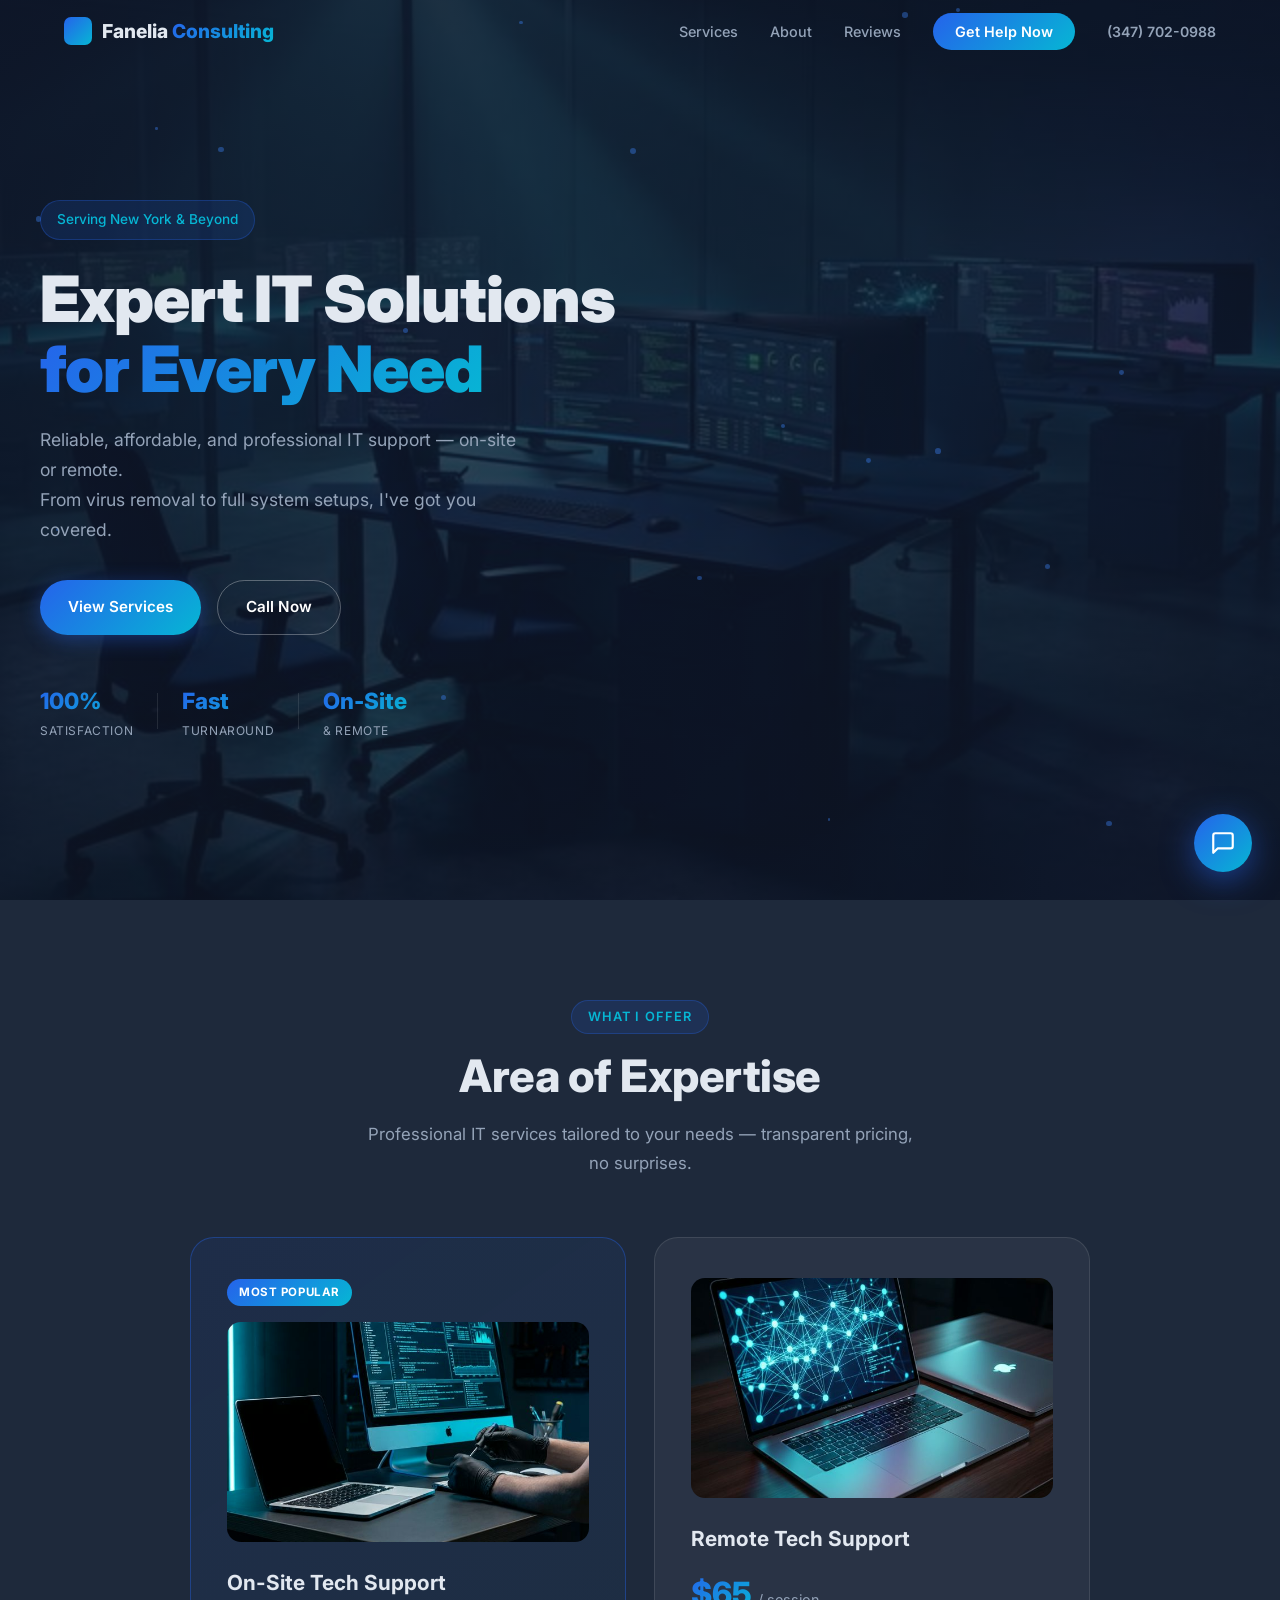
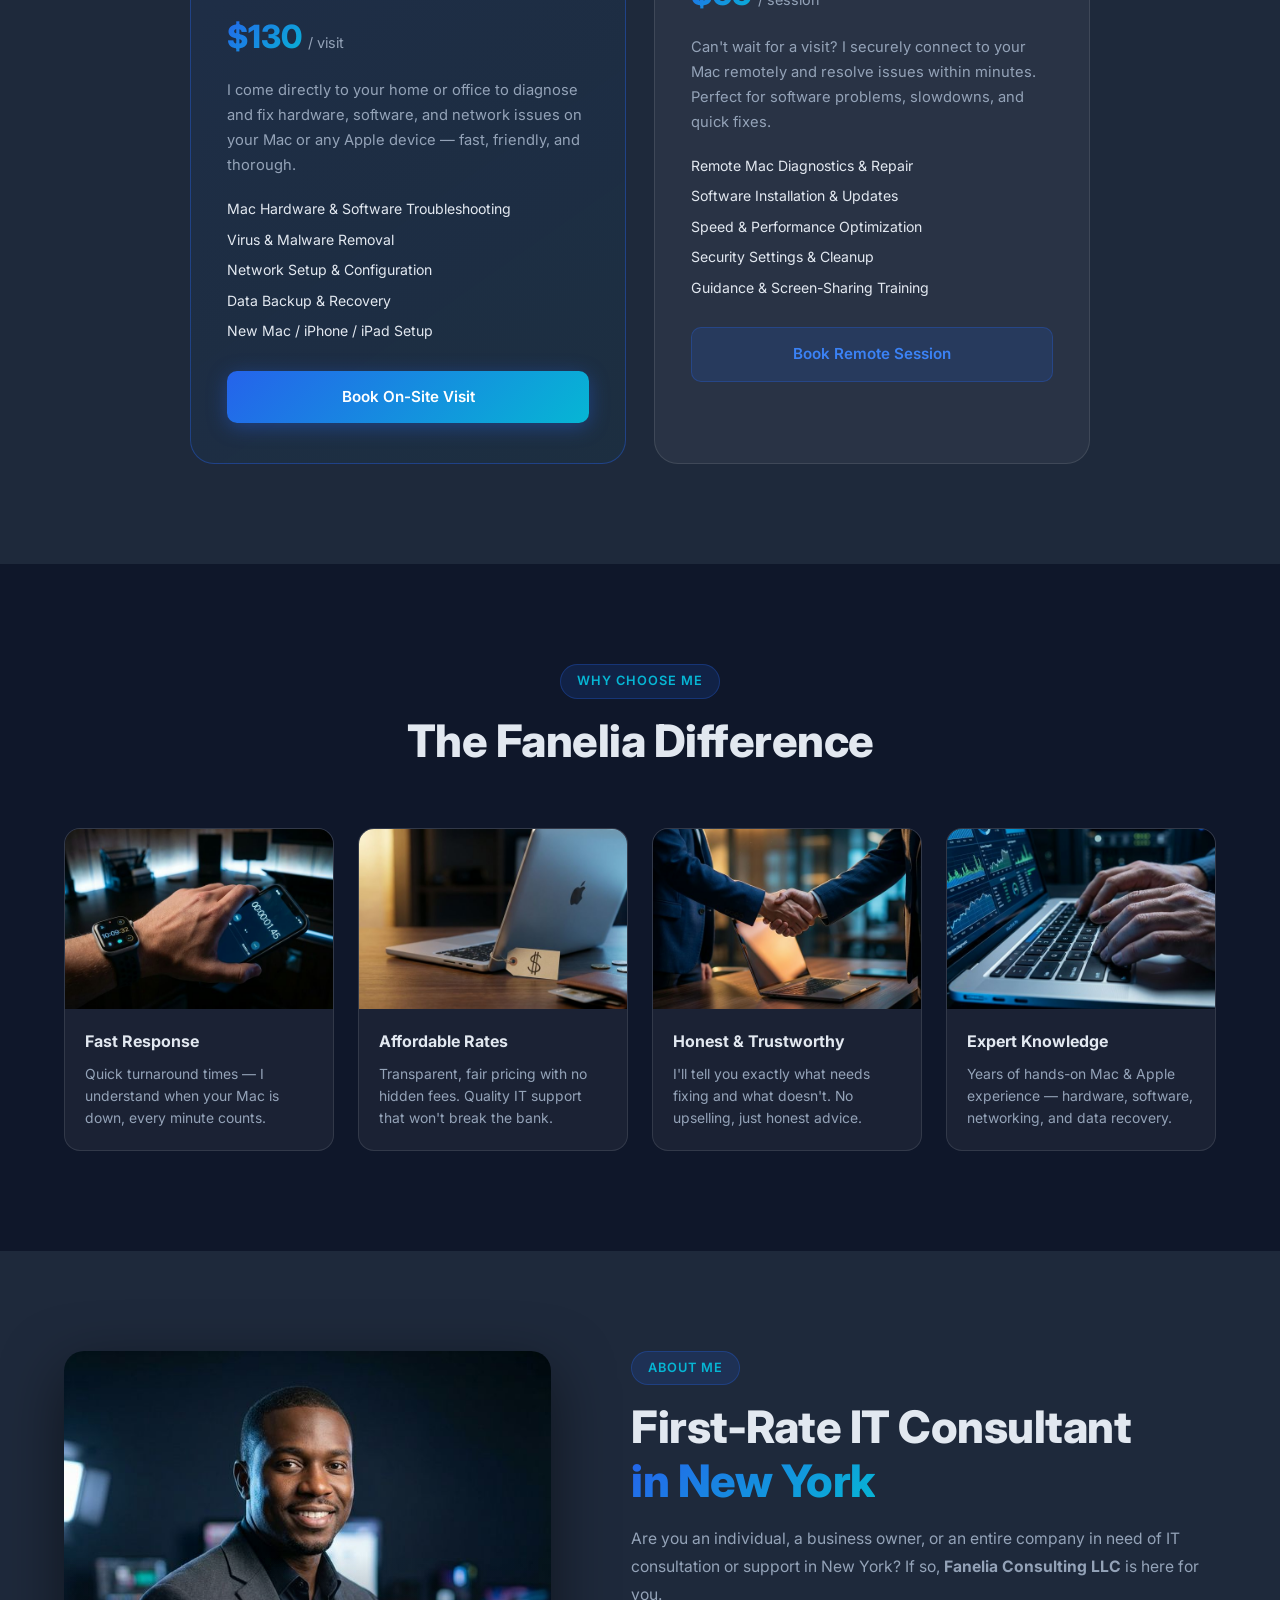
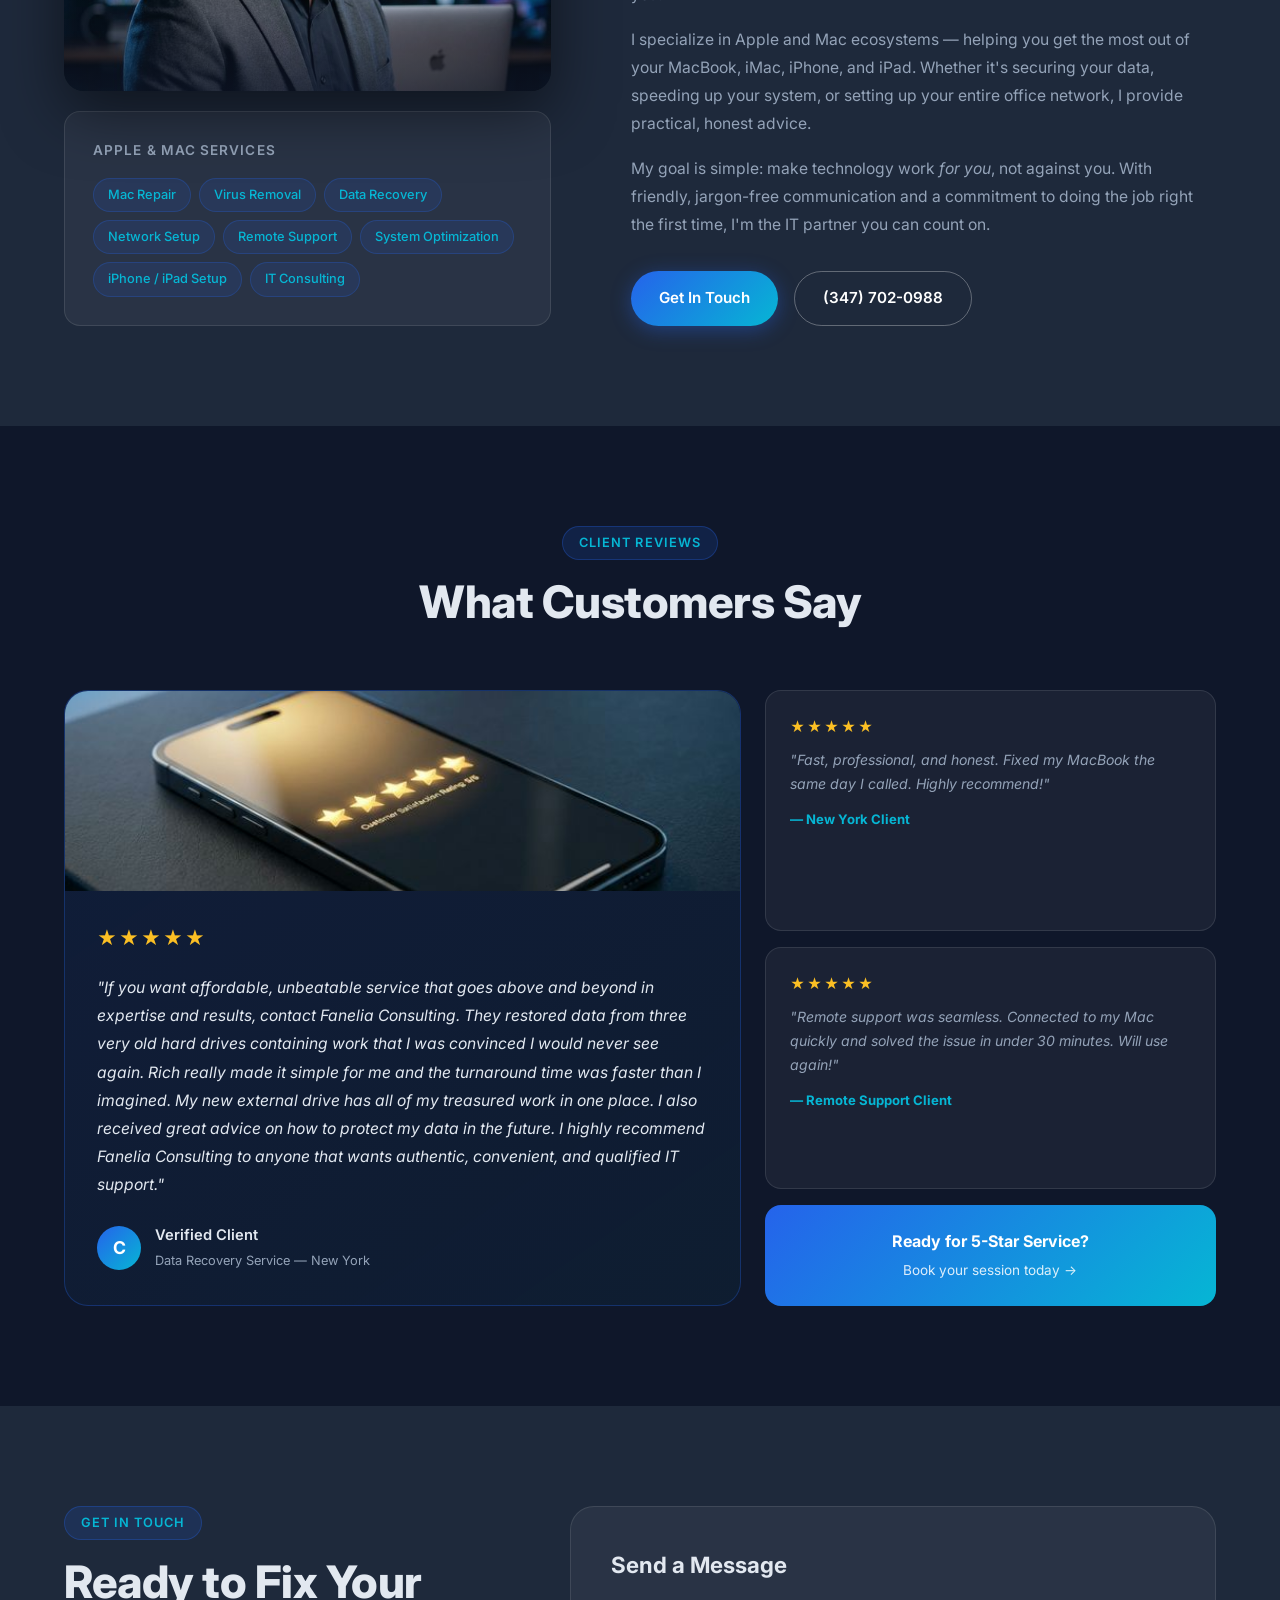
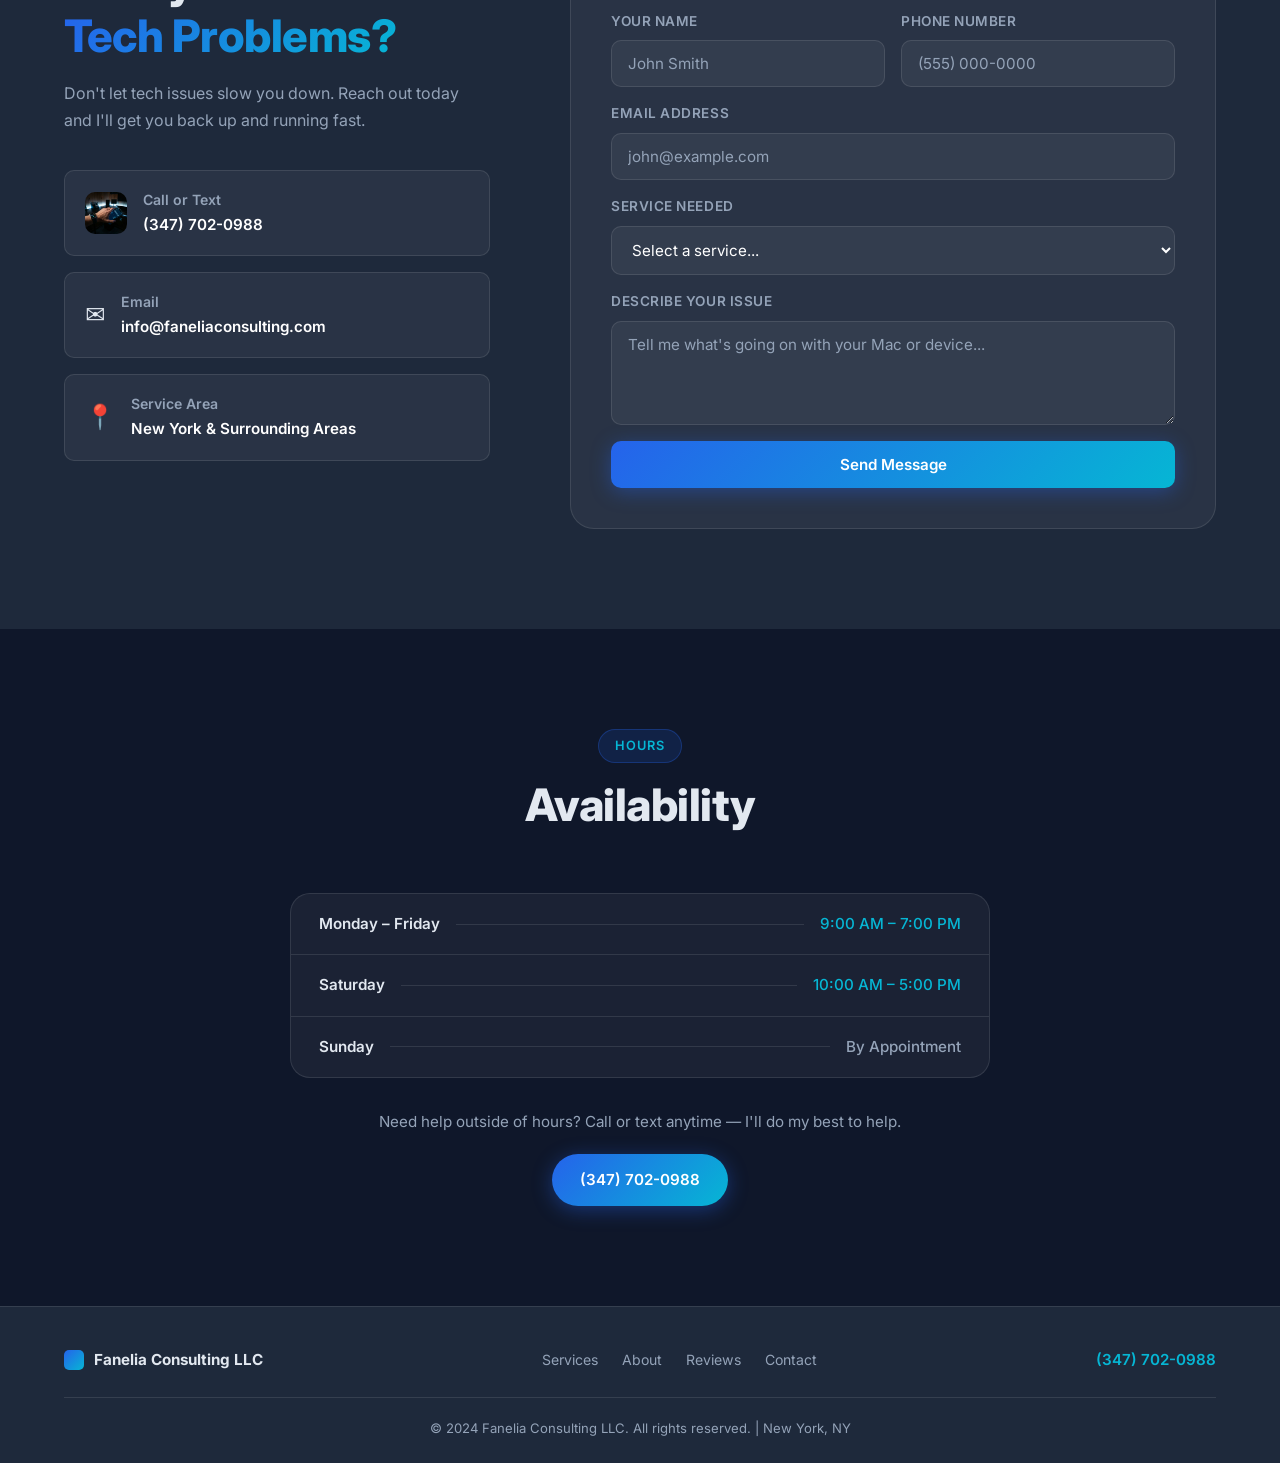
==== commit 9a43ca36: "Security hardening: headers, XSS fix, Gemini AI chatbot proxy" ====
--- a/index.html
+++ b/index.html
@@ -509,24 +509,8 @@
   </div>
 
   <script>
-    // ── Fanelia AI Chatbot ──────────────────────────────────────
-    const GEMINI_API_KEY = 'YOUR_GEMINI_API_KEY'; // ← replace this
-    const GEMINI_URL = `https://generativelanguage.googleapis.com/v1beta/models/gemini-1.5-flash:generateContent?key=${GEMINI_API_KEY}`;
-
-    const SYSTEM_PROMPT = `You are Fanelia AI, a friendly IT support assistant for Fanelia Consulting LLC in New York.
-
-Services: Mac & Apple repair, virus removal, data recovery, network setup, remote support, system optimization, iPhone/iPad setup, IT consulting.
-Pricing: Starting at $75/hr, transparent pricing, no hidden fees.
-Phone: (347) 702-0988
-Hours: Mon–Fri 9am–7pm, Sat–Sun 10am–5pm. Available remotely anytime.
-Area: New York City and remotely nationwide.
-
-Rules:
-- Keep all replies SHORT (2–4 sentences max).
-- Be warm, helpful, and professional.
-- When someone is ready to book or needs urgent help, always end with: "Call us at (347) 702-0988 or click **Get Help Now** above."
-- Don't invent specific prices for specific jobs — say "starting at $75/hr" or "we'll give you a free estimate."
-- Today's date context: you are a live website assistant.`;
+    // ── Fanelia AI Chatbot (secured via server-side proxy) ──────
+    const CHAT_API = '/api/chat';
 
     let chatOpen = false;
     let chatHistory = [];
@@ -547,11 +531,19 @@
       }
     }
 
+    function escapeHtml(str) {
+      const d = document.createElement('div');
+      d.textContent = str;
+      return d.innerHTML;
+    }
+
     function addMessage(role, text) {
       const msgs = document.getElementById('chat-messages');
       const div = document.createElement('div');
       div.className = `chat-msg chat-msg-${role}`;
-      div.innerHTML = text.replace(/\*\*(.*?)\*\*/g, '<strong>$1</strong>').replace(/\n/g, '<br>');
+      // Escape HTML first, then allow safe bold markdown
+      const safe = escapeHtml(text);
+      div.innerHTML = safe.replace(/\*\*(.*?)\*\*/g, '<strong>$1</strong>').replace(/\n/g, '<br>');
       msgs.appendChild(div);
       msgs.scrollTop = msgs.scrollHeight;
     }
@@ -582,24 +574,19 @@
       chatHistory.push({ role: 'user', parts: [{ text }] });
       showTyping();
 
-      if (GEMINI_API_KEY === 'YOUR_GEMINI_API_KEY') {
-        removeTyping();
-        addMessage('bot', "To enable AI responses, please add a Gemini API key. In the meantime, reach us at <strong>(347) 702-0988</strong> or click <strong>Get Help Now</strong> above!");
-        document.getElementById('chat-send').disabled = false;
-        return;
-      }
-
       try {
-        const res = await fetch(GEMINI_URL, {
+        const res = await fetch(CHAT_API, {
           method: 'POST',
           headers: { 'Content-Type': 'application/json' },
-          body: JSON.stringify({
-            system_instruction: { parts: [{ text: SYSTEM_PROMPT }] },
-            contents: chatHistory
-          })
+          body: JSON.stringify({ messages: chatHistory })
         });
         const data = await res.json();
-        const reply = data?.candidates?.[0]?.content?.parts?.[0]?.text || "I'm having trouble right now. Please call us at (347) 702-0988!";
+
+        if (!res.ok) {
+          throw new Error(data.error || 'Server error');
+        }
+
+        const reply = data.reply || "I'm having trouble right now. Please call us at (347) 702-0988!";
         chatHistory.push({ role: 'model', parts: [{ text: reply }] });
         removeTyping();
         addMessage('bot', reply);
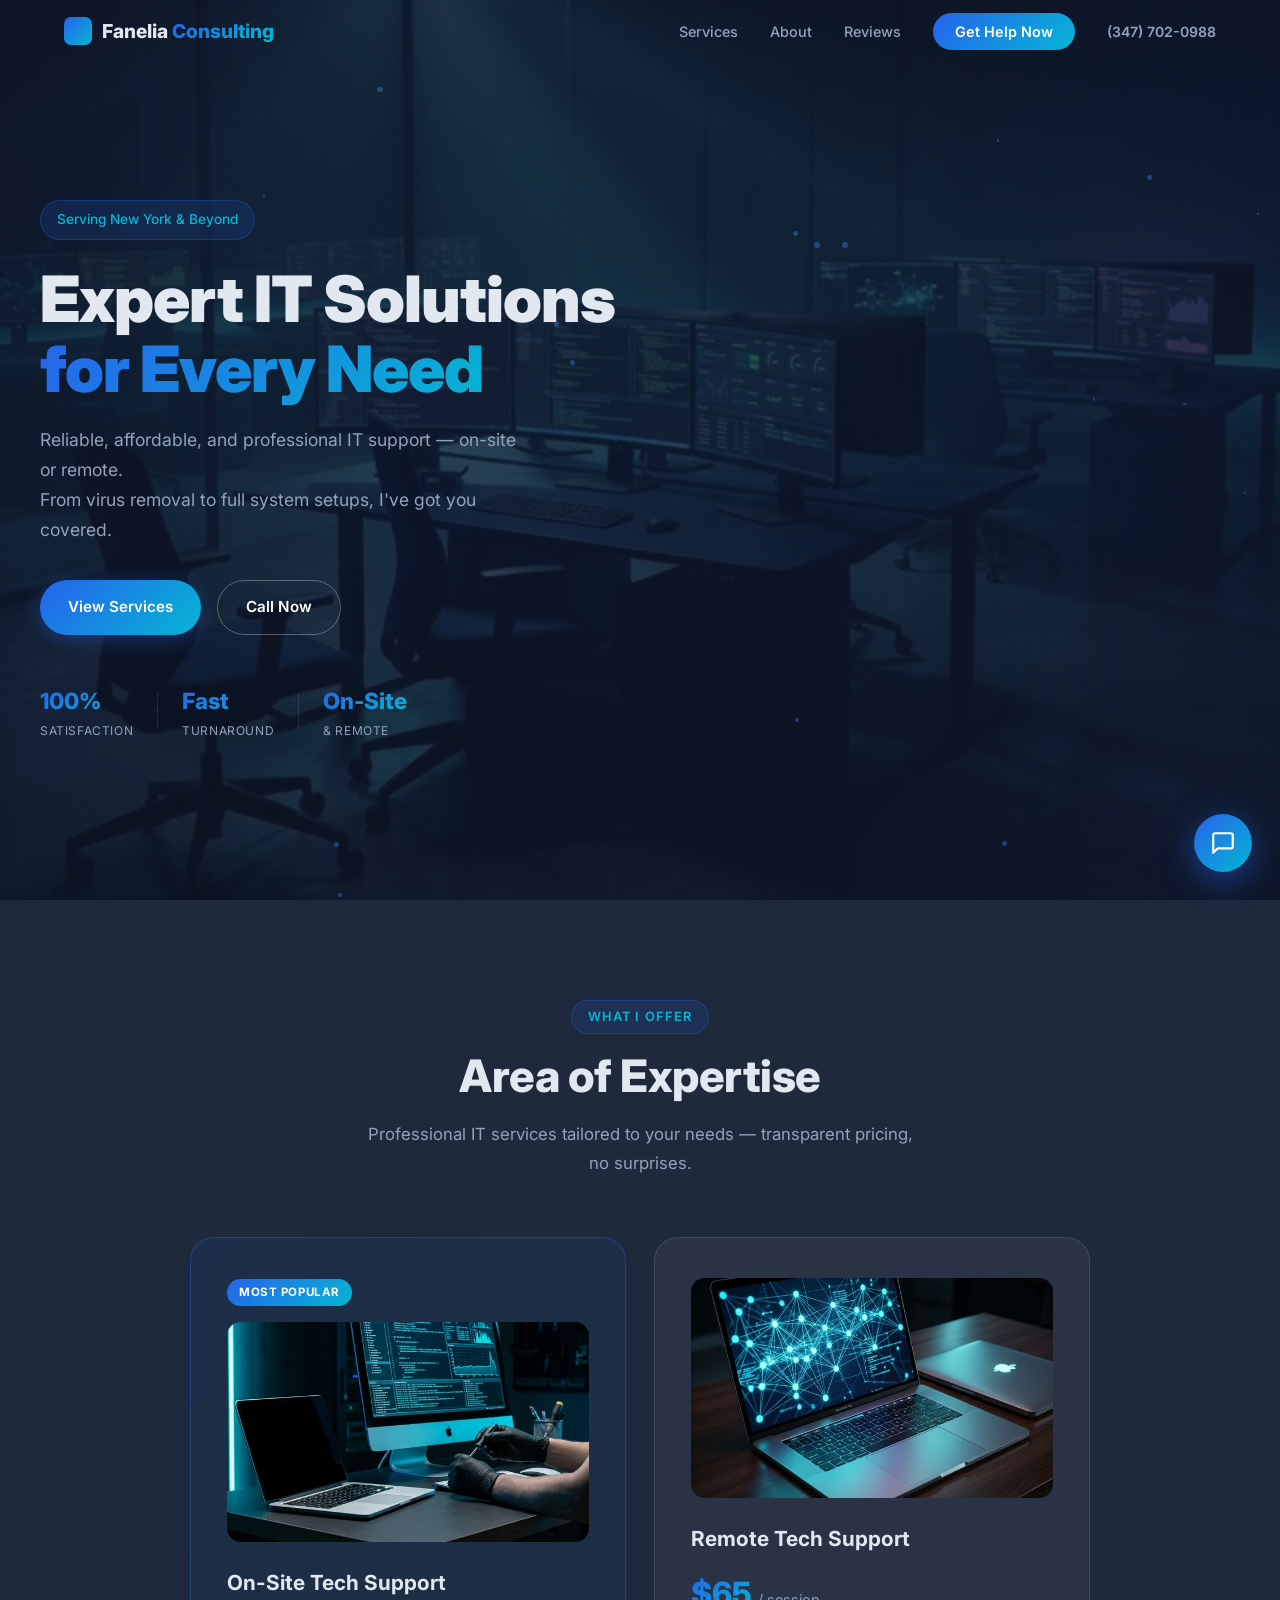
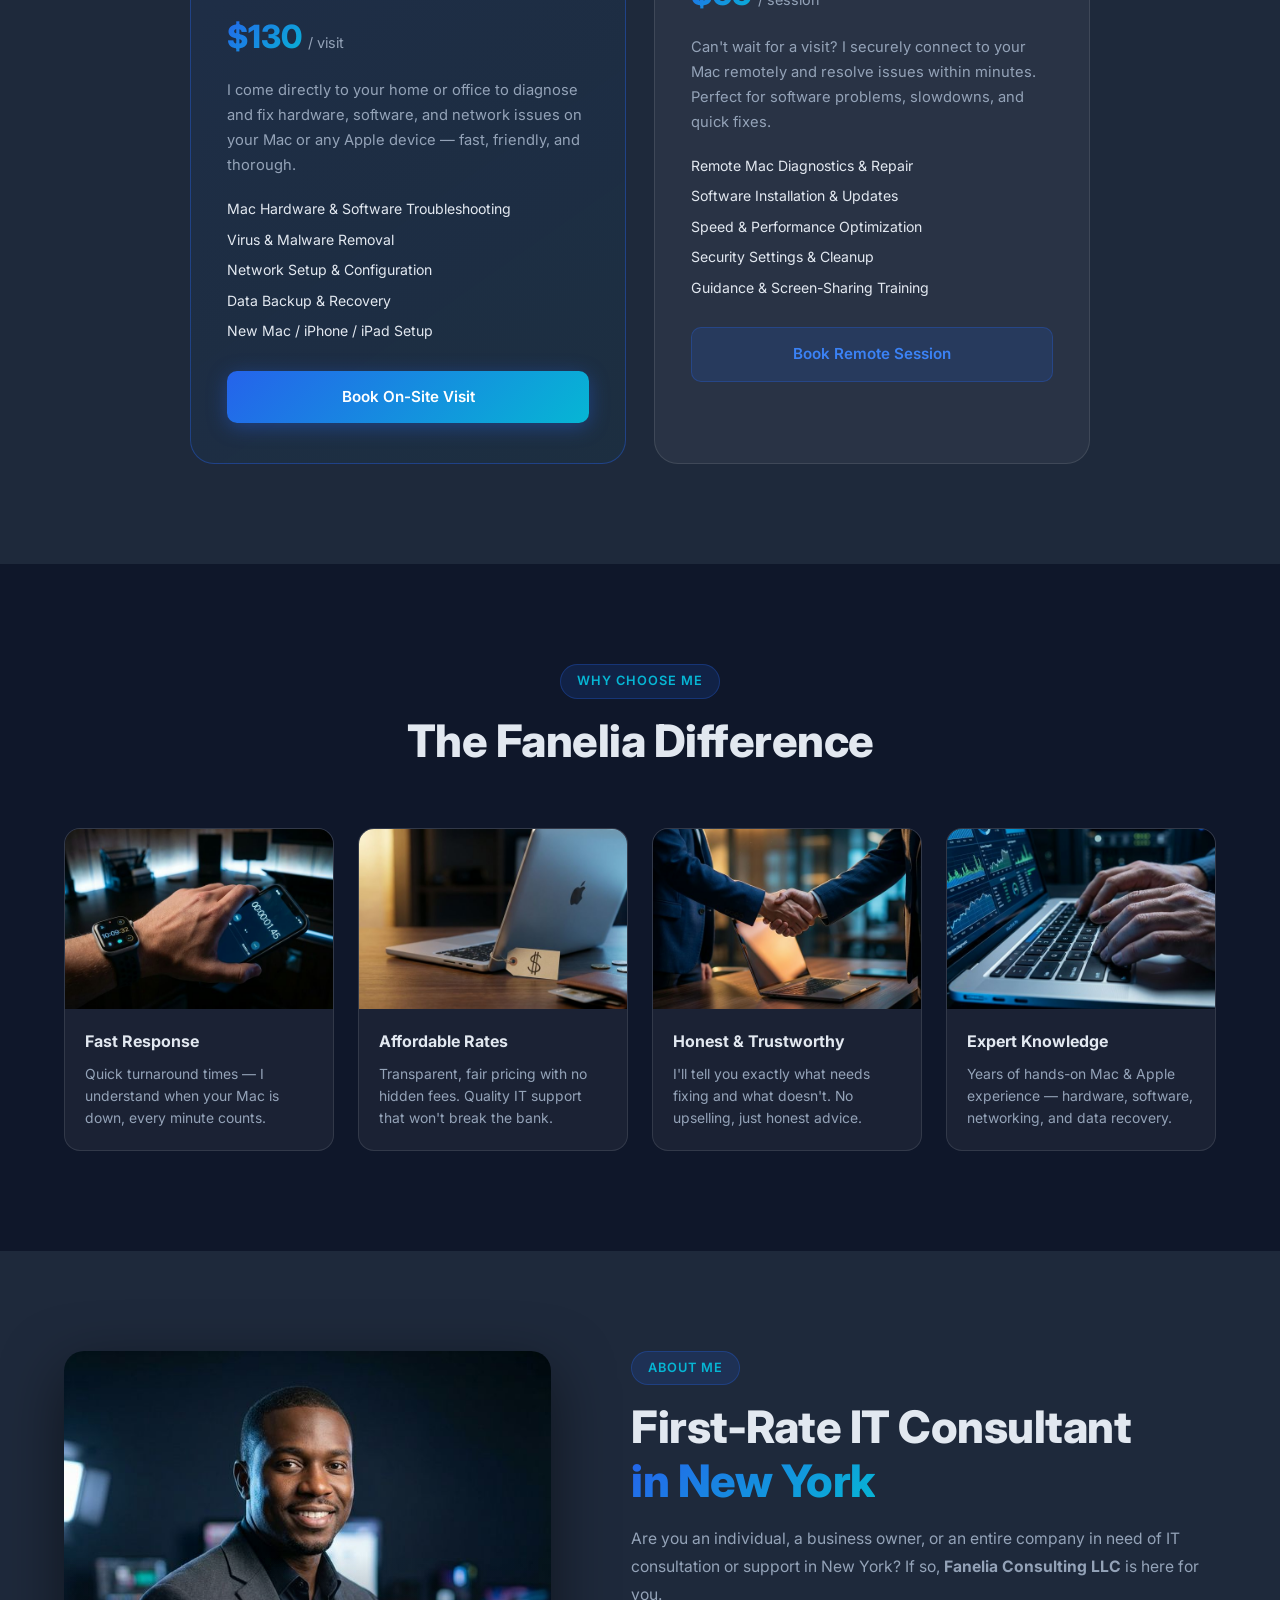
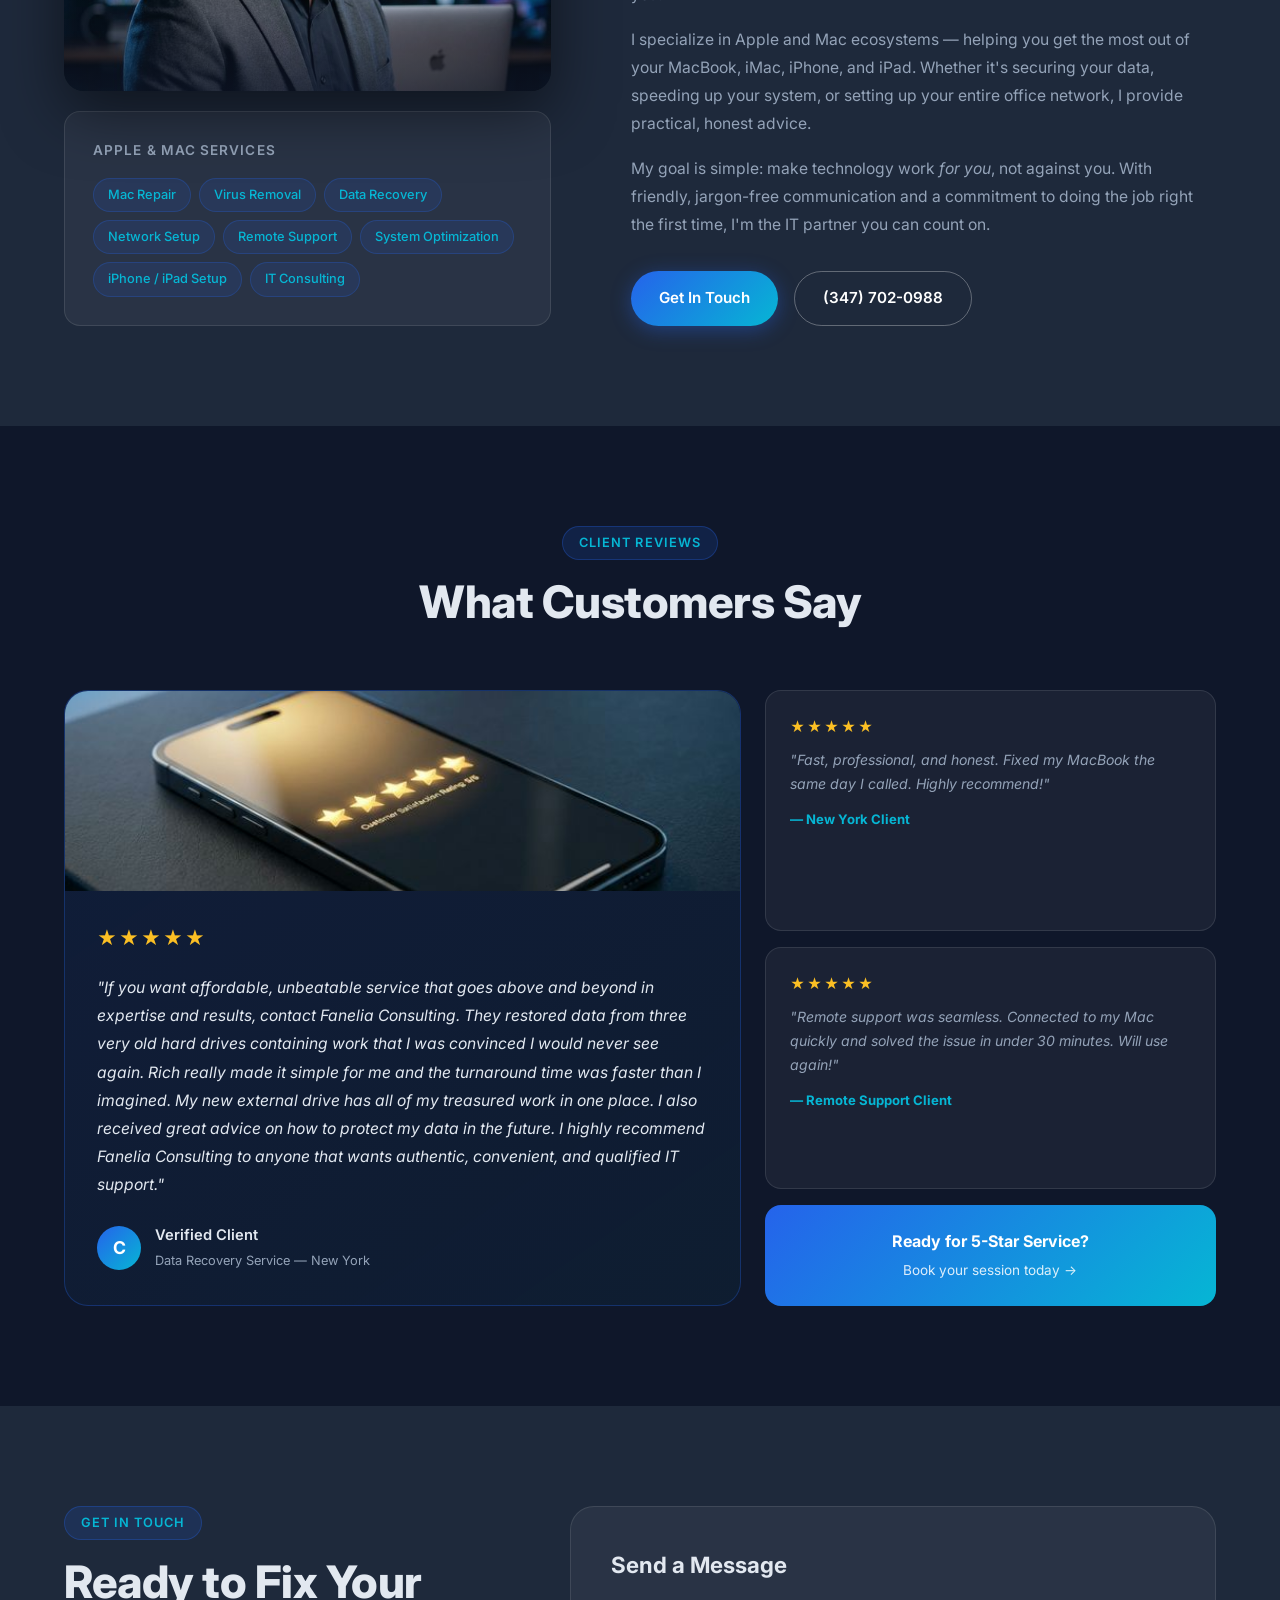
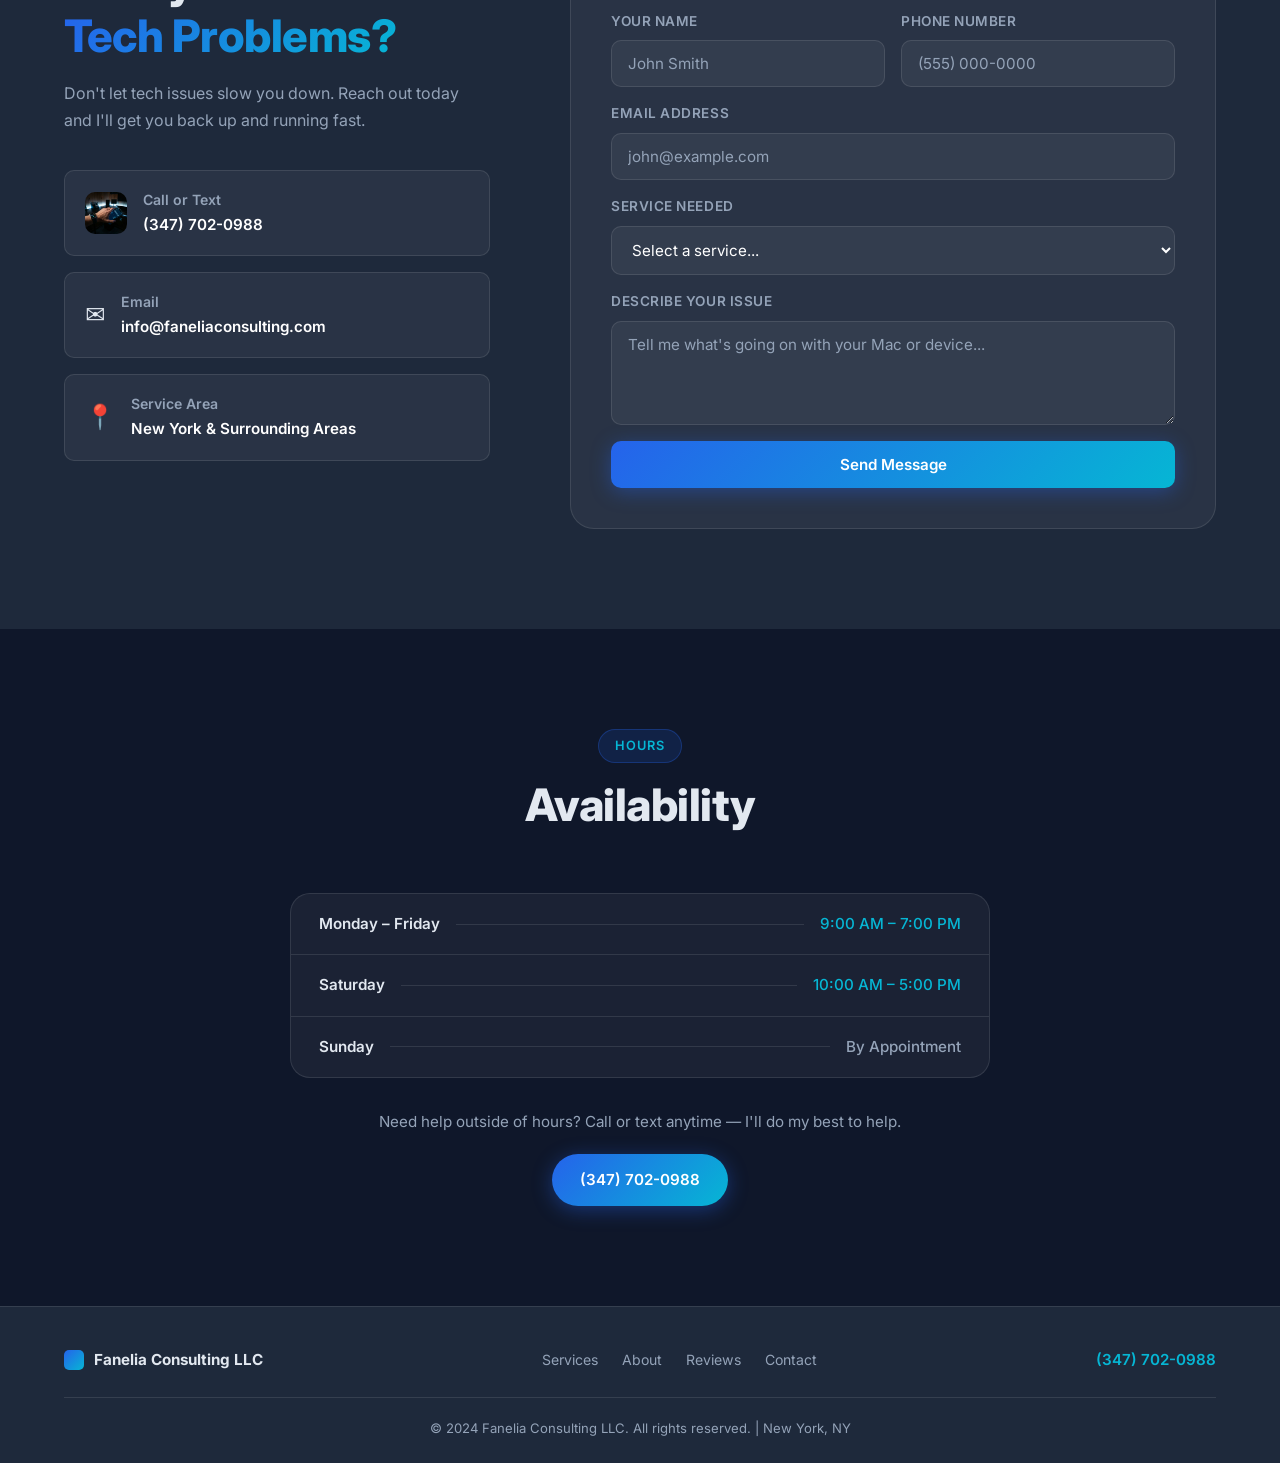
==== commit 8f73105e: "Enable AI chatbot with Gemini 2.0 Flash API key" ====
--- a/index.html
+++ b/index.html
@@ -509,8 +509,25 @@
   </div>
 
   <script>
-    // ── Fanelia AI Chatbot (secured via server-side proxy) ──────
-    const CHAT_API = '/api/chat';
+    // ── Fanelia AI Chatbot ──────────────────────────────────────
+    const _G = atob('QUl6YVN5RDJ6cjJJeEMyQlRUcGdLQi0wTC1yU0g1TWJmbmQyRmZJ');
+    const GEMINI_URL = `https://generativelanguage.googleapis.com/v1beta/models/gemini-2.0-flash:generateContent?key=${_G}`;
+
+    const SYSTEM_PROMPT = `You are Fanelia AI, a friendly IT support assistant for Fanelia Consulting LLC in New York.
+
+Services: Mac & Apple repair, virus removal, data recovery, network setup, remote support, system optimization, iPhone/iPad setup, IT consulting.
+Pricing: On-Site Tech Support starts at $130/visit. Remote Tech Support starts at $65/session. Transparent pricing, no hidden fees.
+Phone: (347) 702-0988
+Email: info@faneliaconsulting.com
+Hours: Mon–Fri 9am–7pm, Sat 10am–5pm, Sun by appointment. Available remotely anytime.
+Area: New York City and remotely nationwide.
+
+Rules:
+- Keep all replies SHORT (2–4 sentences max).
+- Be warm, helpful, and professional.
+- When someone is ready to book or needs urgent help, always end with: "Call us at (347) 702-0988 or click **Get Help Now** above."
+- For pricing, refer to the service rates above or say "we'll give you a free estimate."
+- You are a live website assistant for faneliaconsulting.com.`;
 
     let chatOpen = false;
     let chatHistory = [];
@@ -541,7 +558,6 @@
       const msgs = document.getElementById('chat-messages');
       const div = document.createElement('div');
       div.className = `chat-msg chat-msg-${role}`;
-      // Escape HTML first, then allow safe bold markdown
       const safe = escapeHtml(text);
       div.innerHTML = safe.replace(/\*\*(.*?)\*\*/g, '<strong>$1</strong>').replace(/\n/g, '<br>');
       msgs.appendChild(div);
@@ -566,27 +582,26 @@
     async function sendMessage() {
       const input = document.getElementById('chat-input');
       const text = input.value.trim();
-      if (!text) return;
+      if (!text || text.length > 500) return;
       input.value = '';
       document.getElementById('chat-send').disabled = true;
 
       addMessage('user', text);
       chatHistory.push({ role: 'user', parts: [{ text }] });
+      if (chatHistory.length > 20) chatHistory = chatHistory.slice(-20);
       showTyping();
 
       try {
-        const res = await fetch(CHAT_API, {
+        const res = await fetch(GEMINI_URL, {
           method: 'POST',
           headers: { 'Content-Type': 'application/json' },
-          body: JSON.stringify({ messages: chatHistory })
+          body: JSON.stringify({
+            system_instruction: { parts: [{ text: SYSTEM_PROMPT }] },
+            contents: chatHistory
+          })
         });
         const data = await res.json();
-
-        if (!res.ok) {
-          throw new Error(data.error || 'Server error');
-        }
-
-        const reply = data.reply || "I'm having trouble right now. Please call us at (347) 702-0988!";
+        const reply = data?.candidates?.[0]?.content?.parts?.[0]?.text || "I'm having trouble right now. Please call us at (347) 702-0988!";
         chatHistory.push({ role: 'model', parts: [{ text: reply }] });
         removeTyping();
         addMessage('bot', reply);
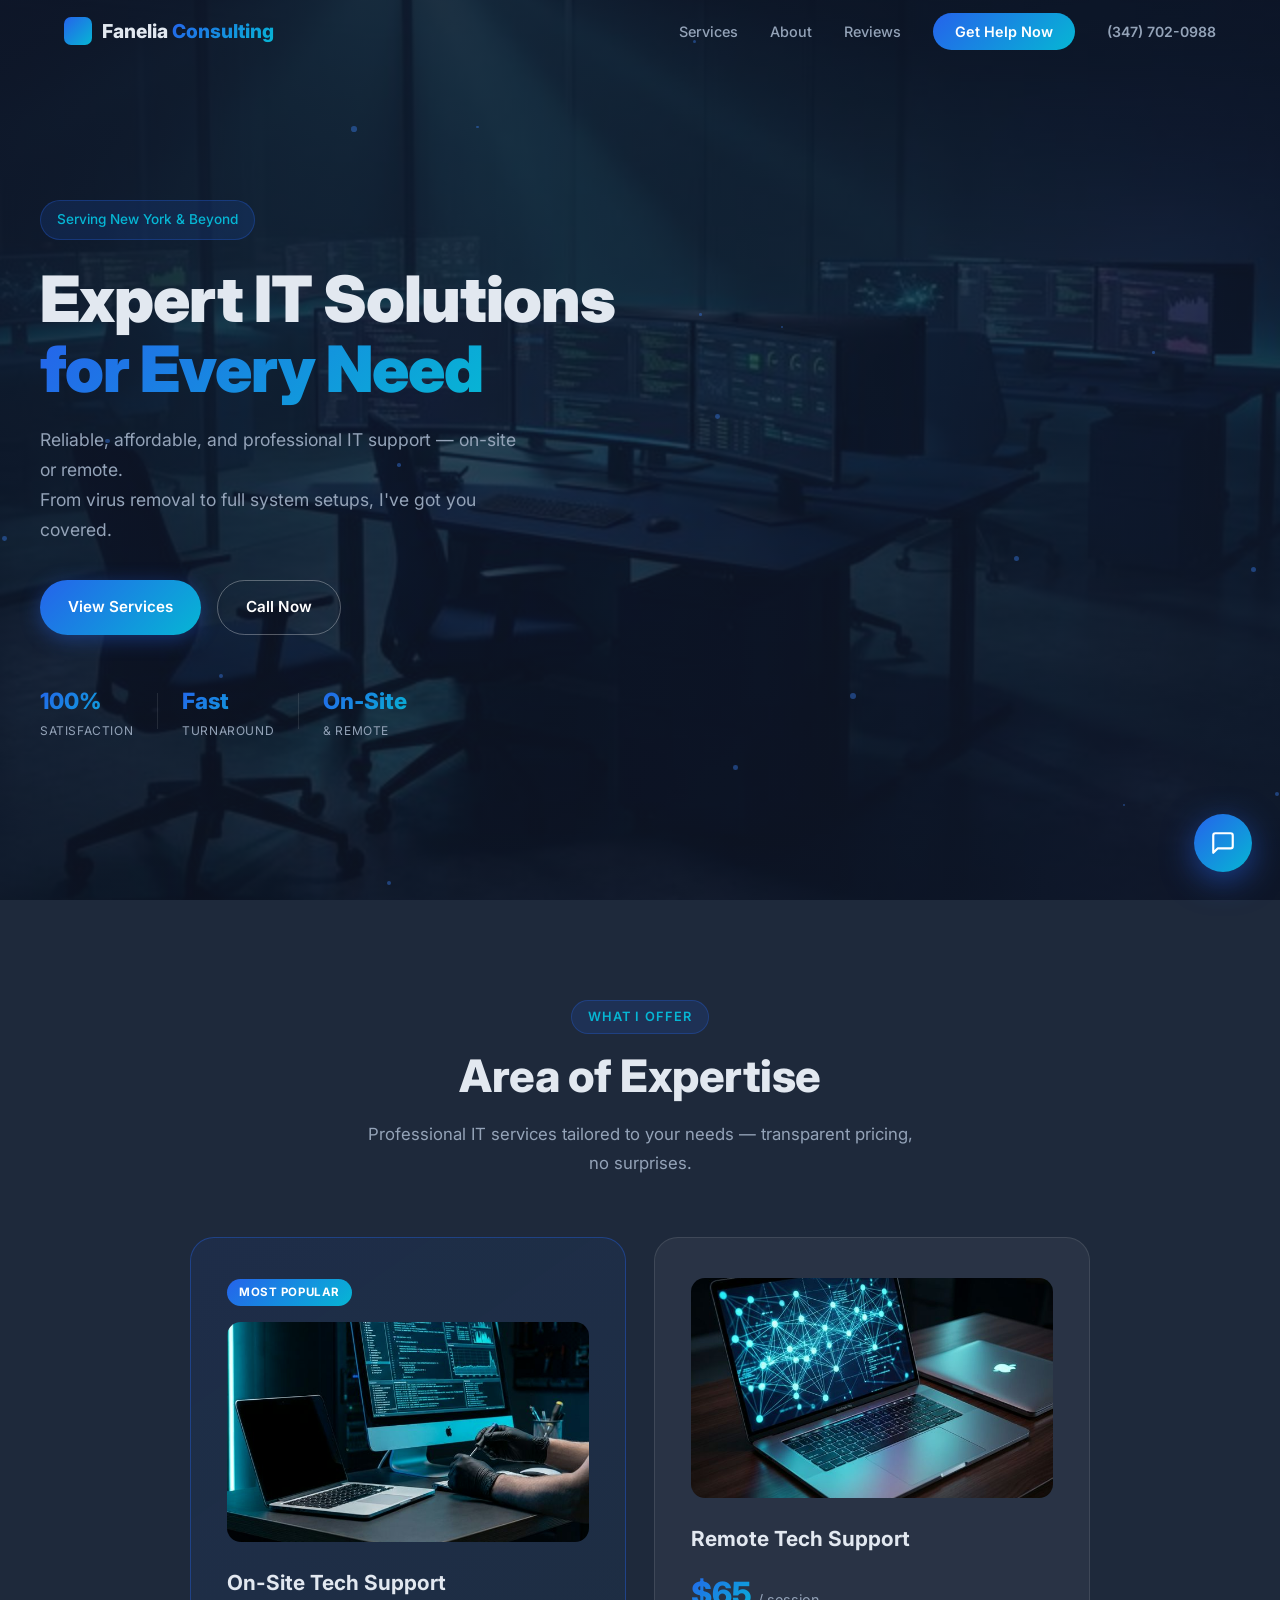
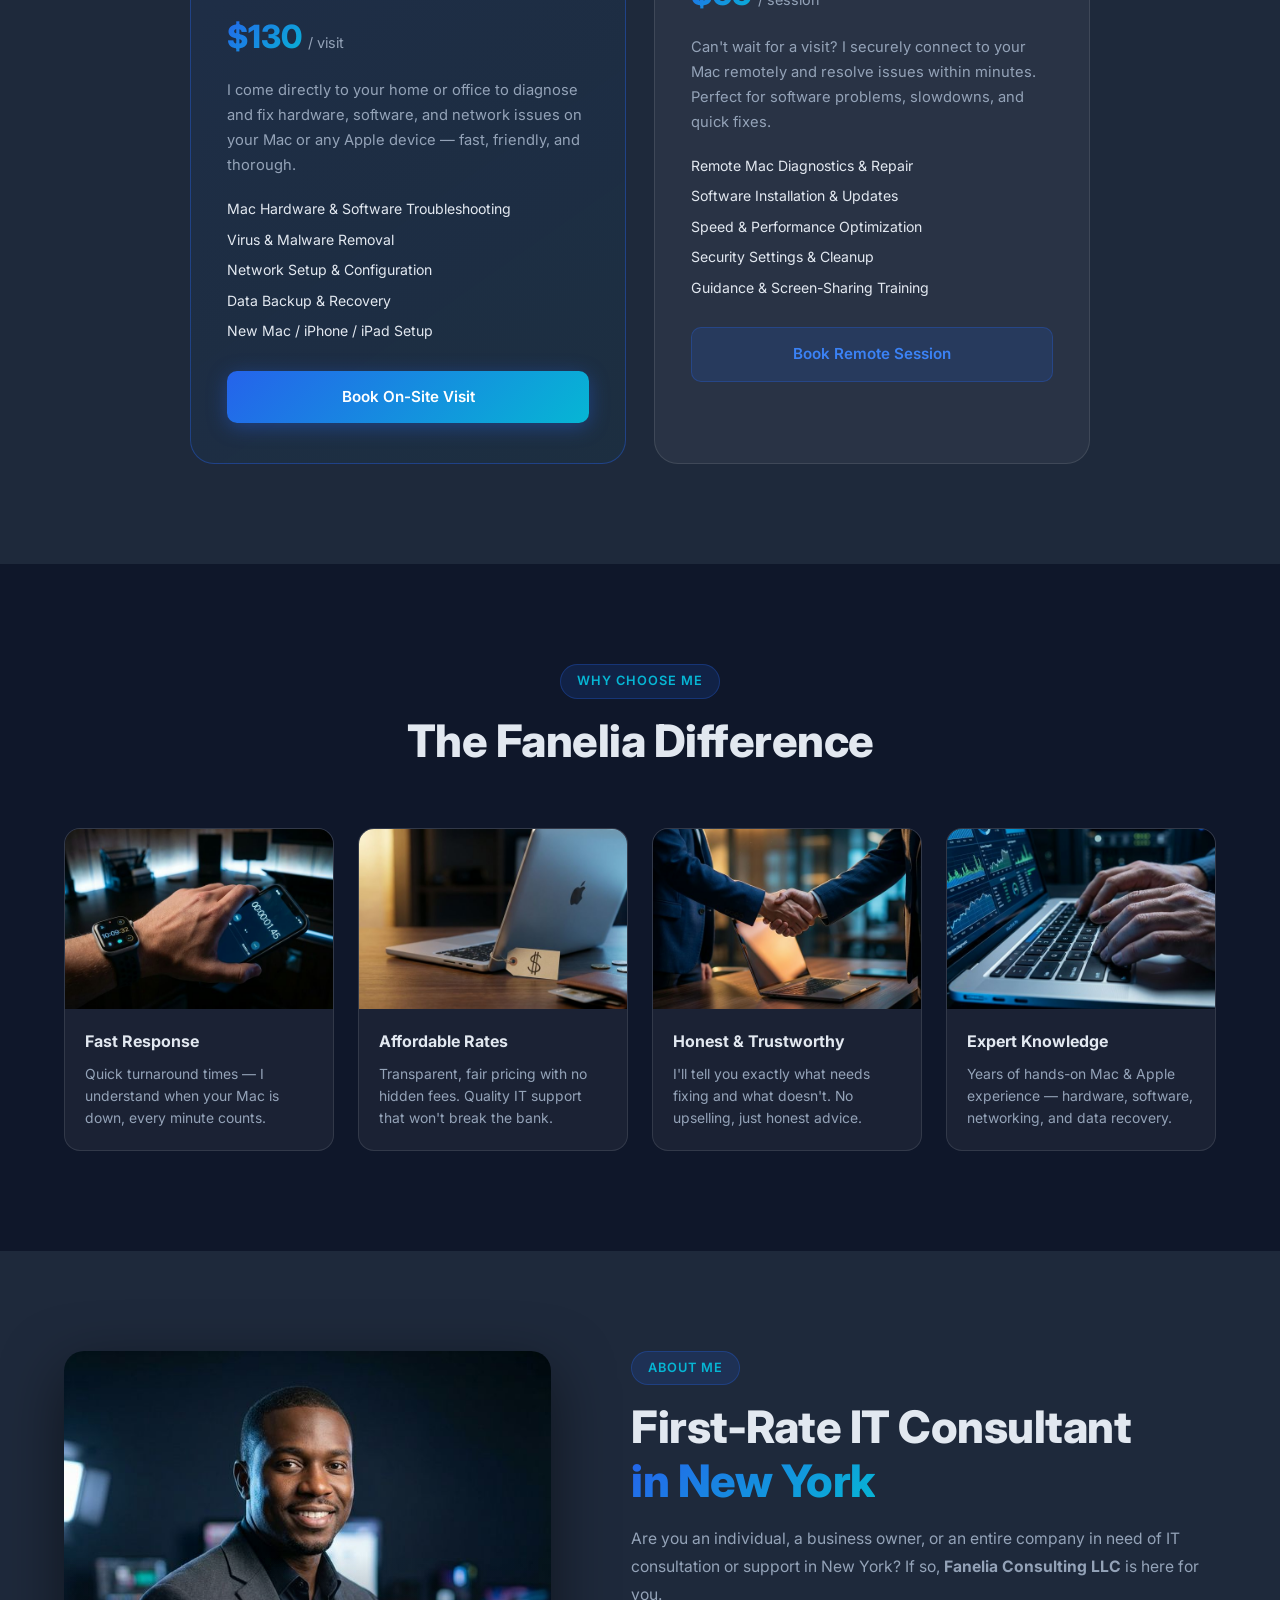
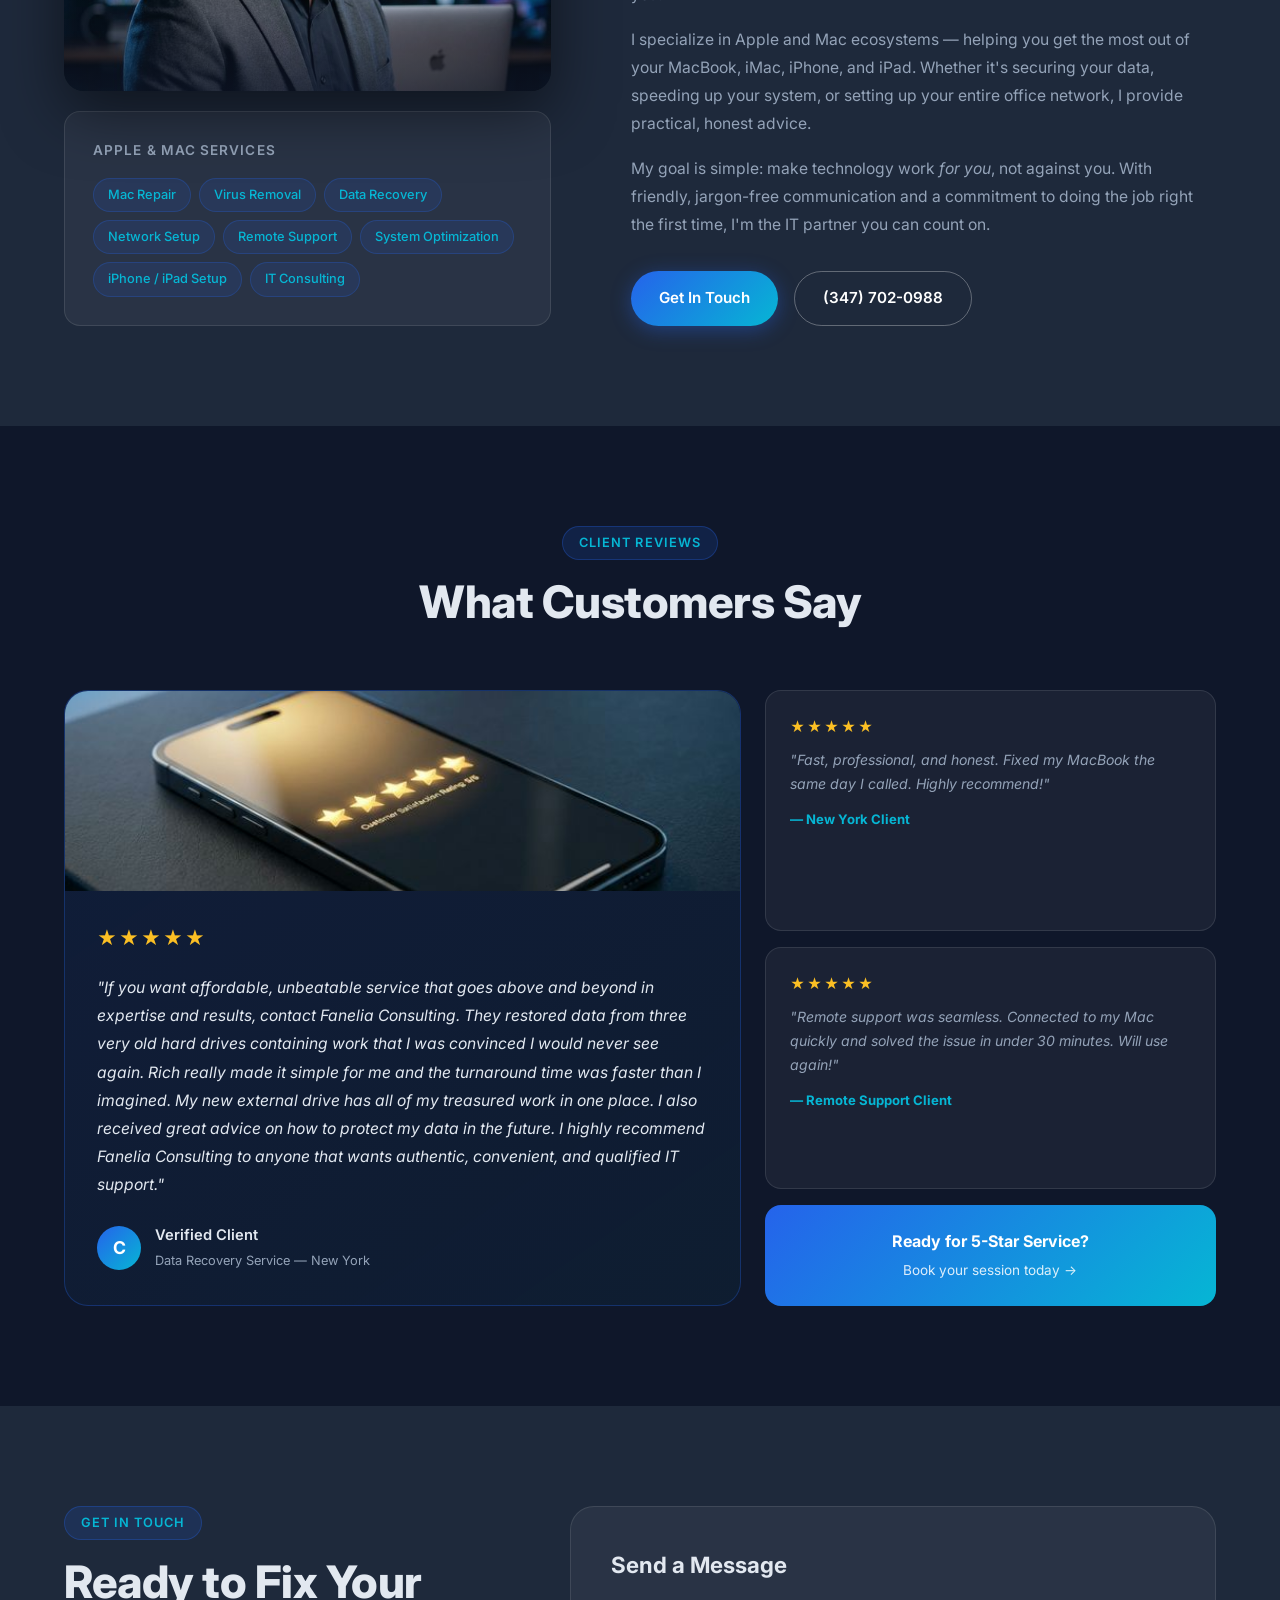
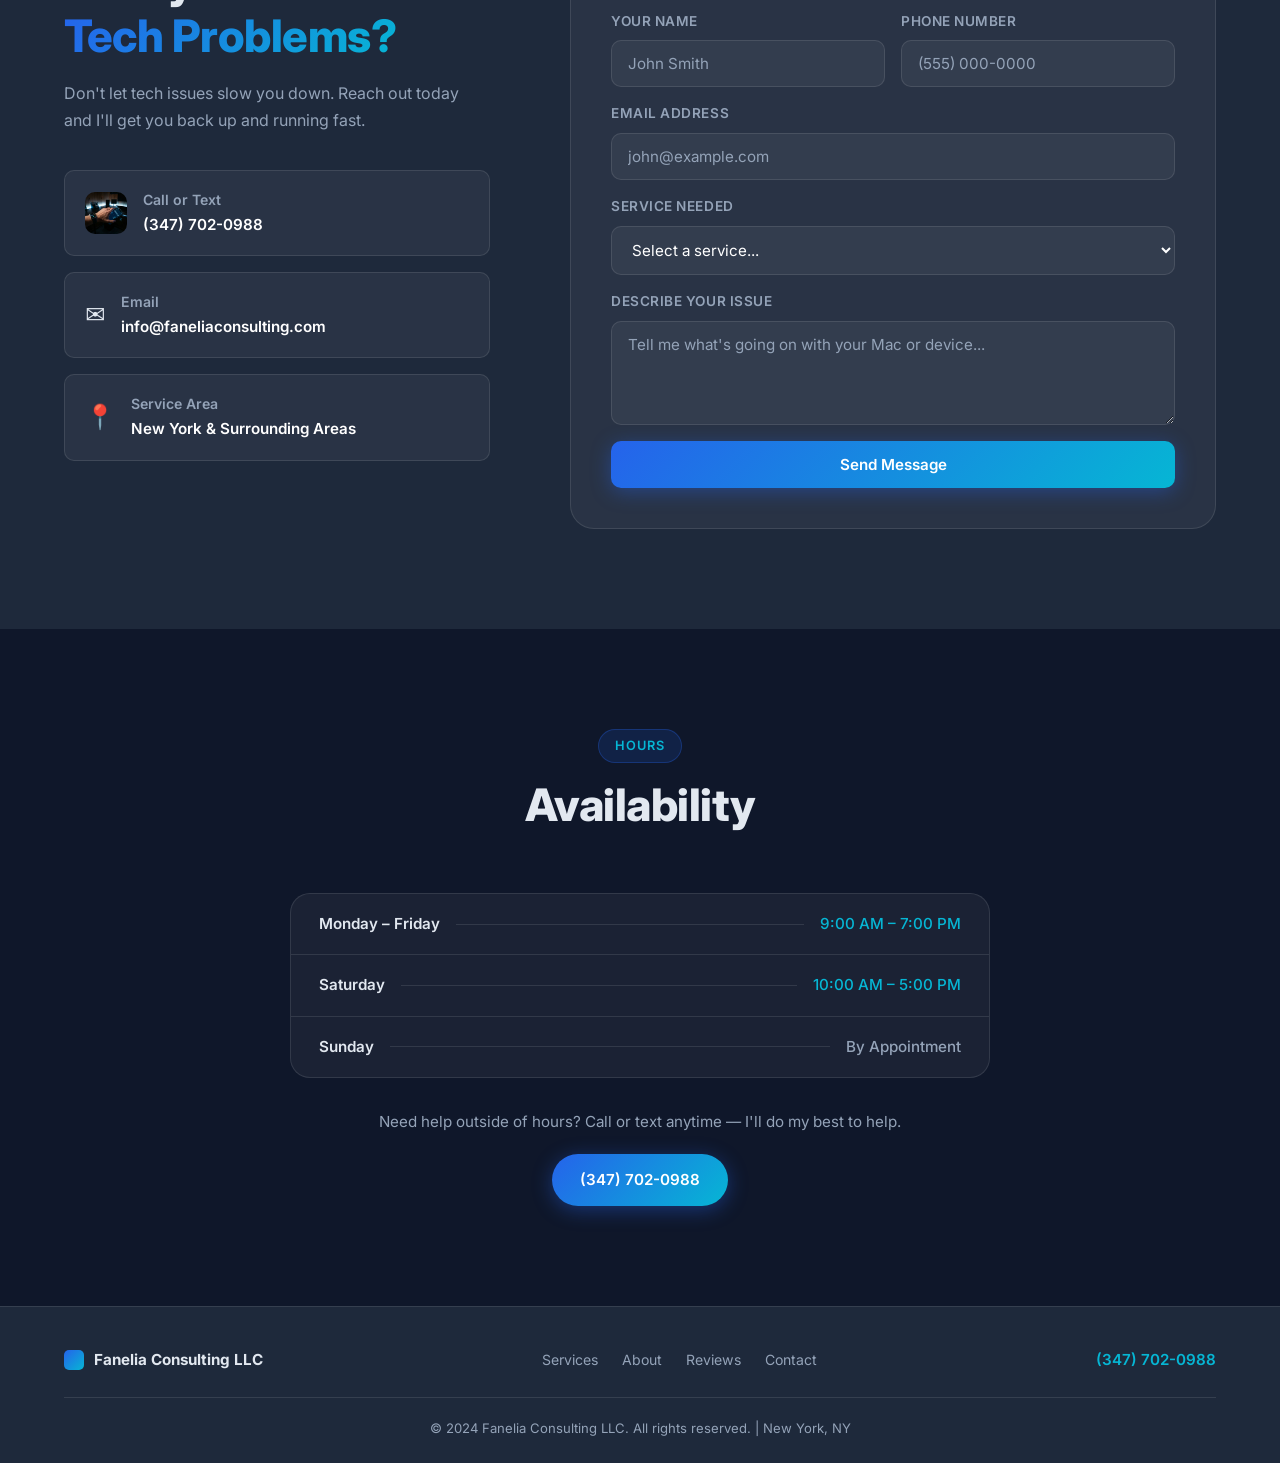
==== commit b0f42647: "Switch to gemini-1.5-flash for better availability" ====
--- a/index.html
+++ b/index.html
@@ -511,7 +511,7 @@
   <script>
     // ── Fanelia AI Chatbot ──────────────────────────────────────
     const _G = atob('QUl6YVN5RDJ6cjJJeEMyQlRUcGdLQi0wTC1yU0g1TWJmbmQyRmZJ');
-    const GEMINI_URL = `https://generativelanguage.googleapis.com/v1beta/models/gemini-2.0-flash:generateContent?key=${_G}`;
+    const GEMINI_URL = `https://generativelanguage.googleapis.com/v1beta/models/gemini-1.5-flash:generateContent?key=${_G}`;
 
     const SYSTEM_PROMPT = `You are Fanelia AI, a friendly IT support assistant for Fanelia Consulting LLC in New York.
 
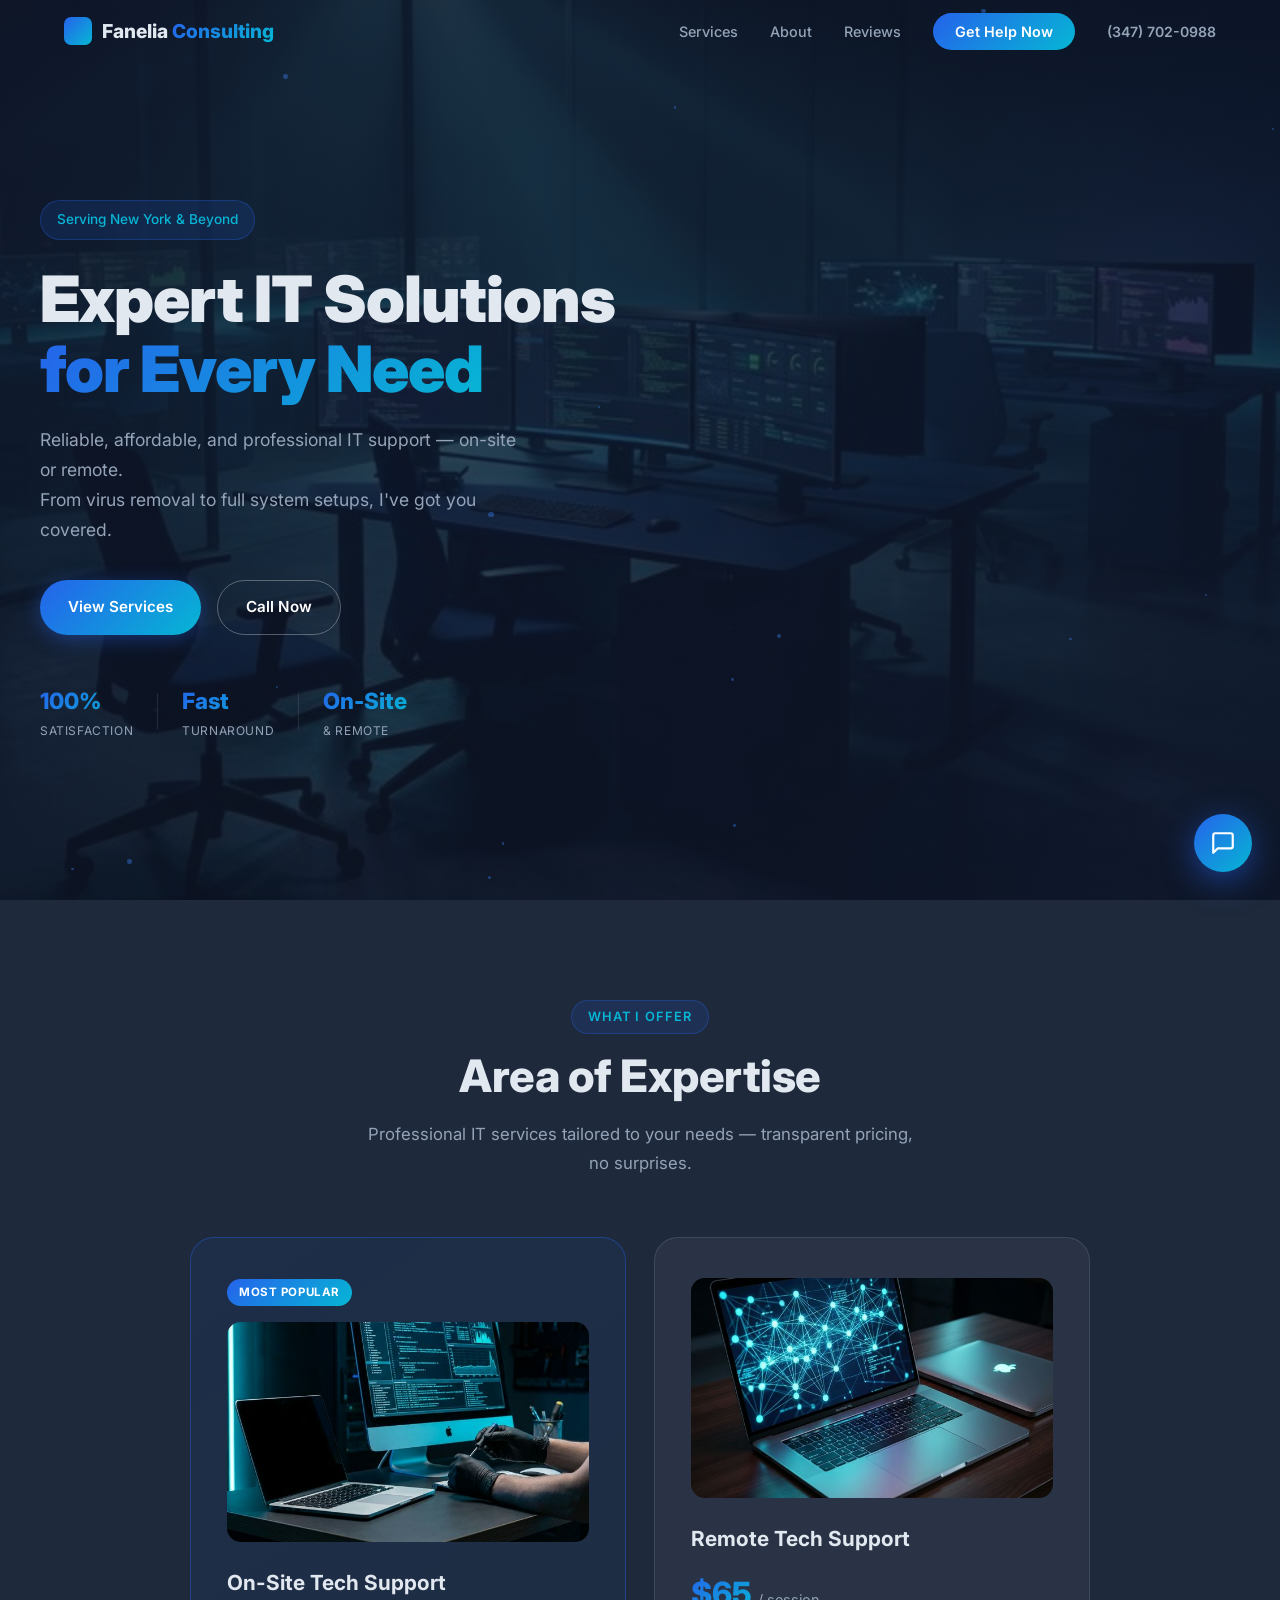
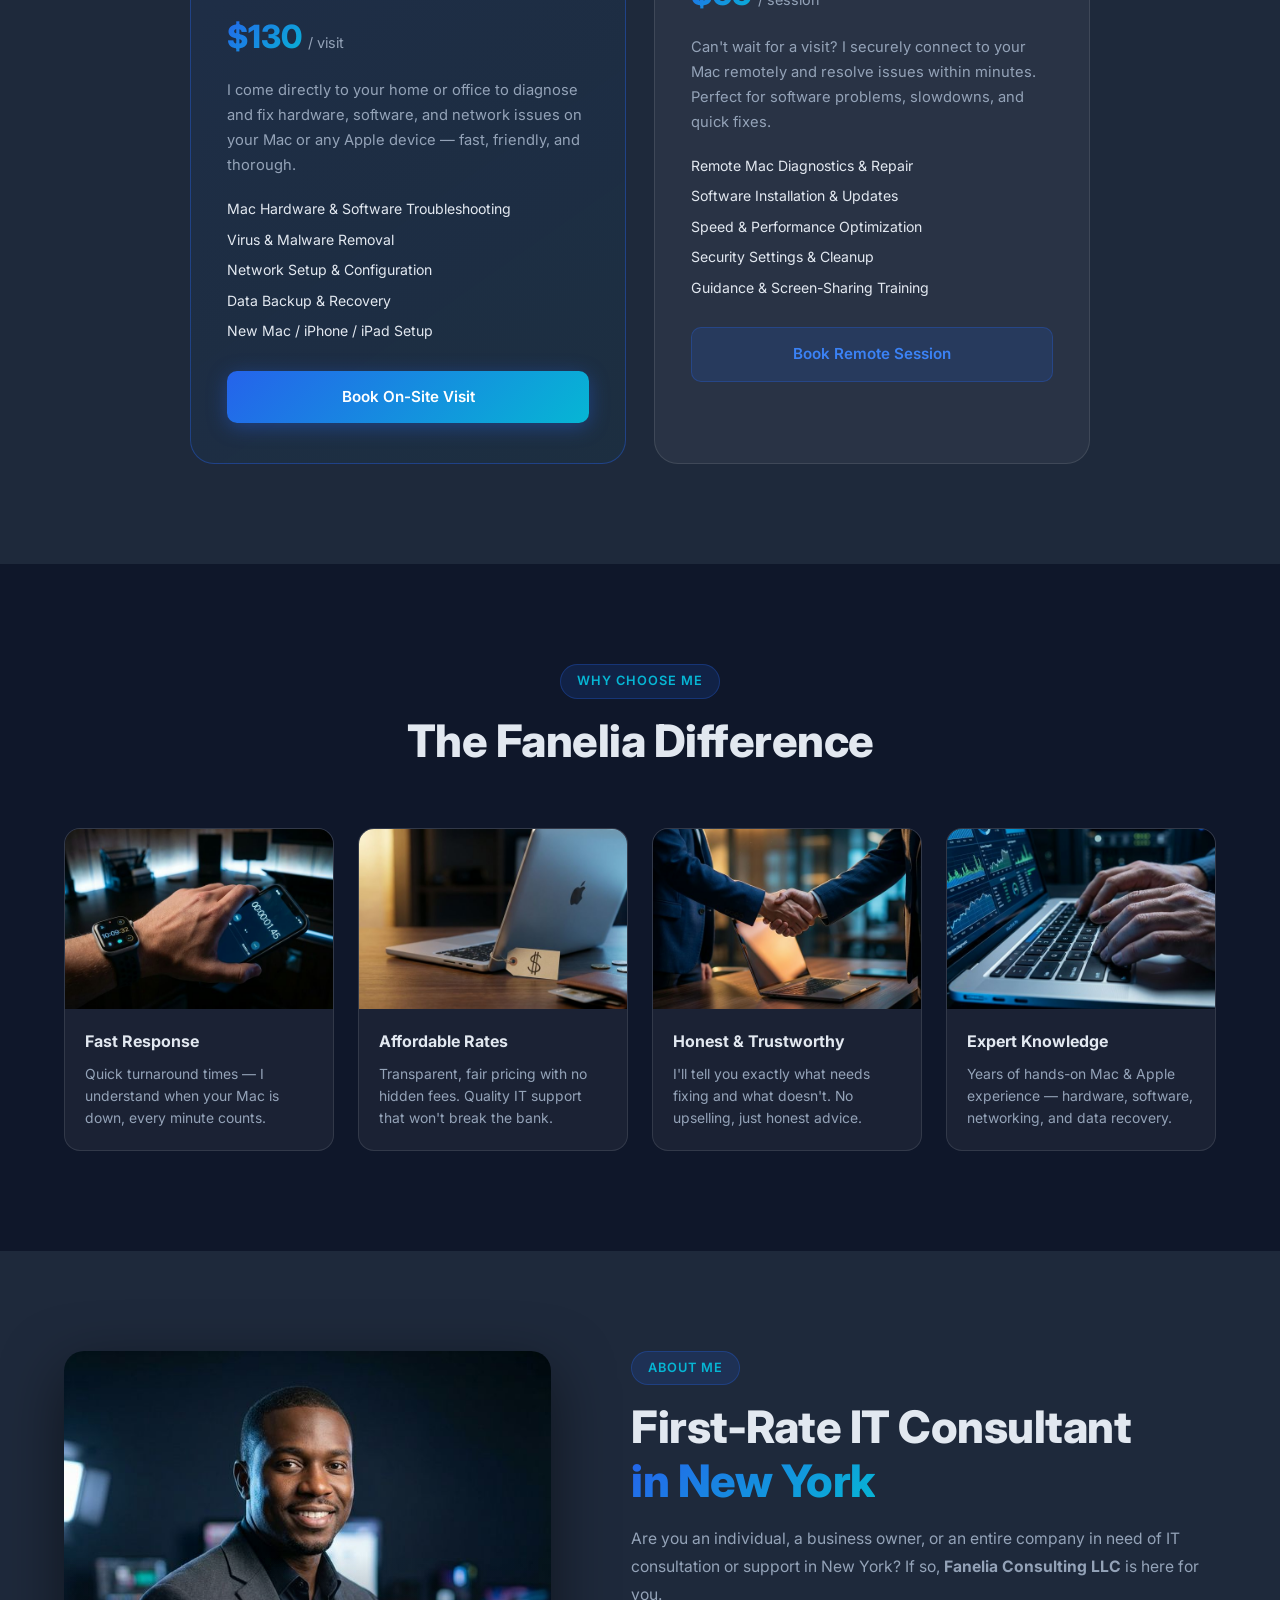
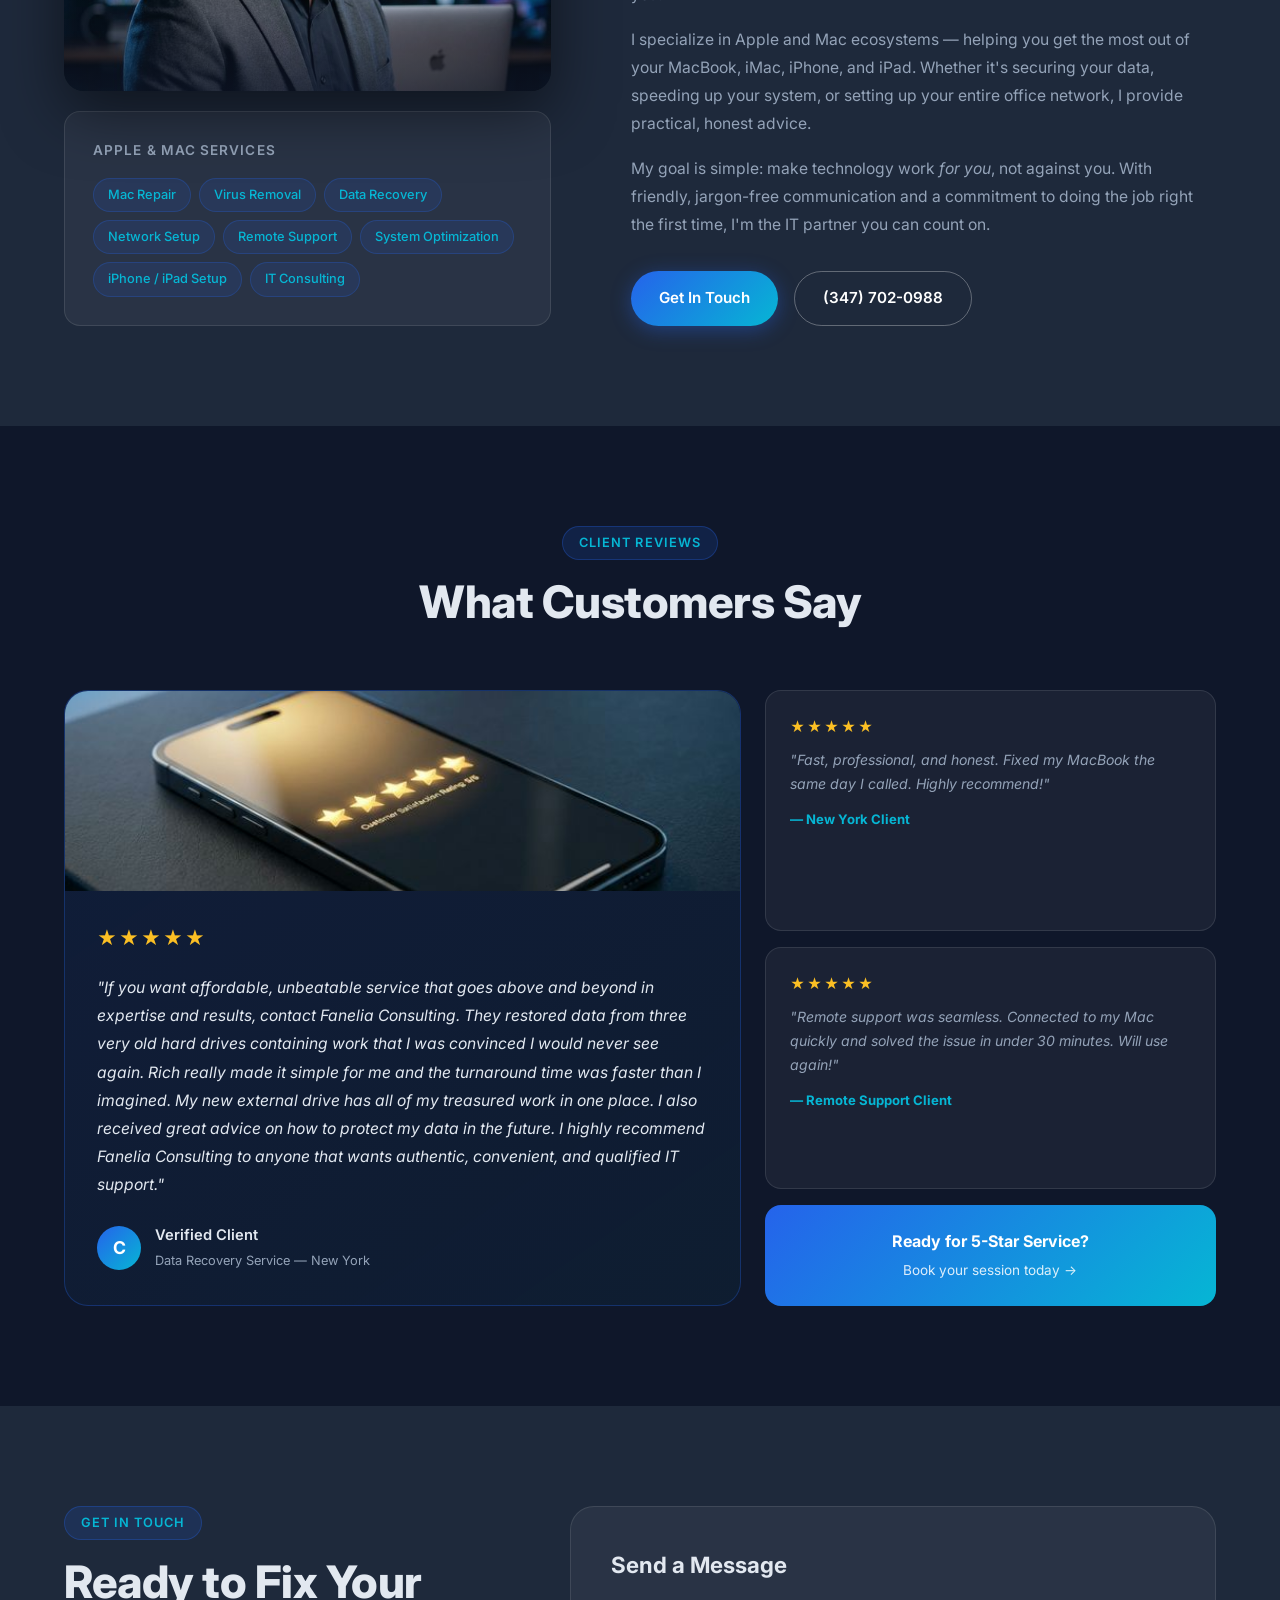
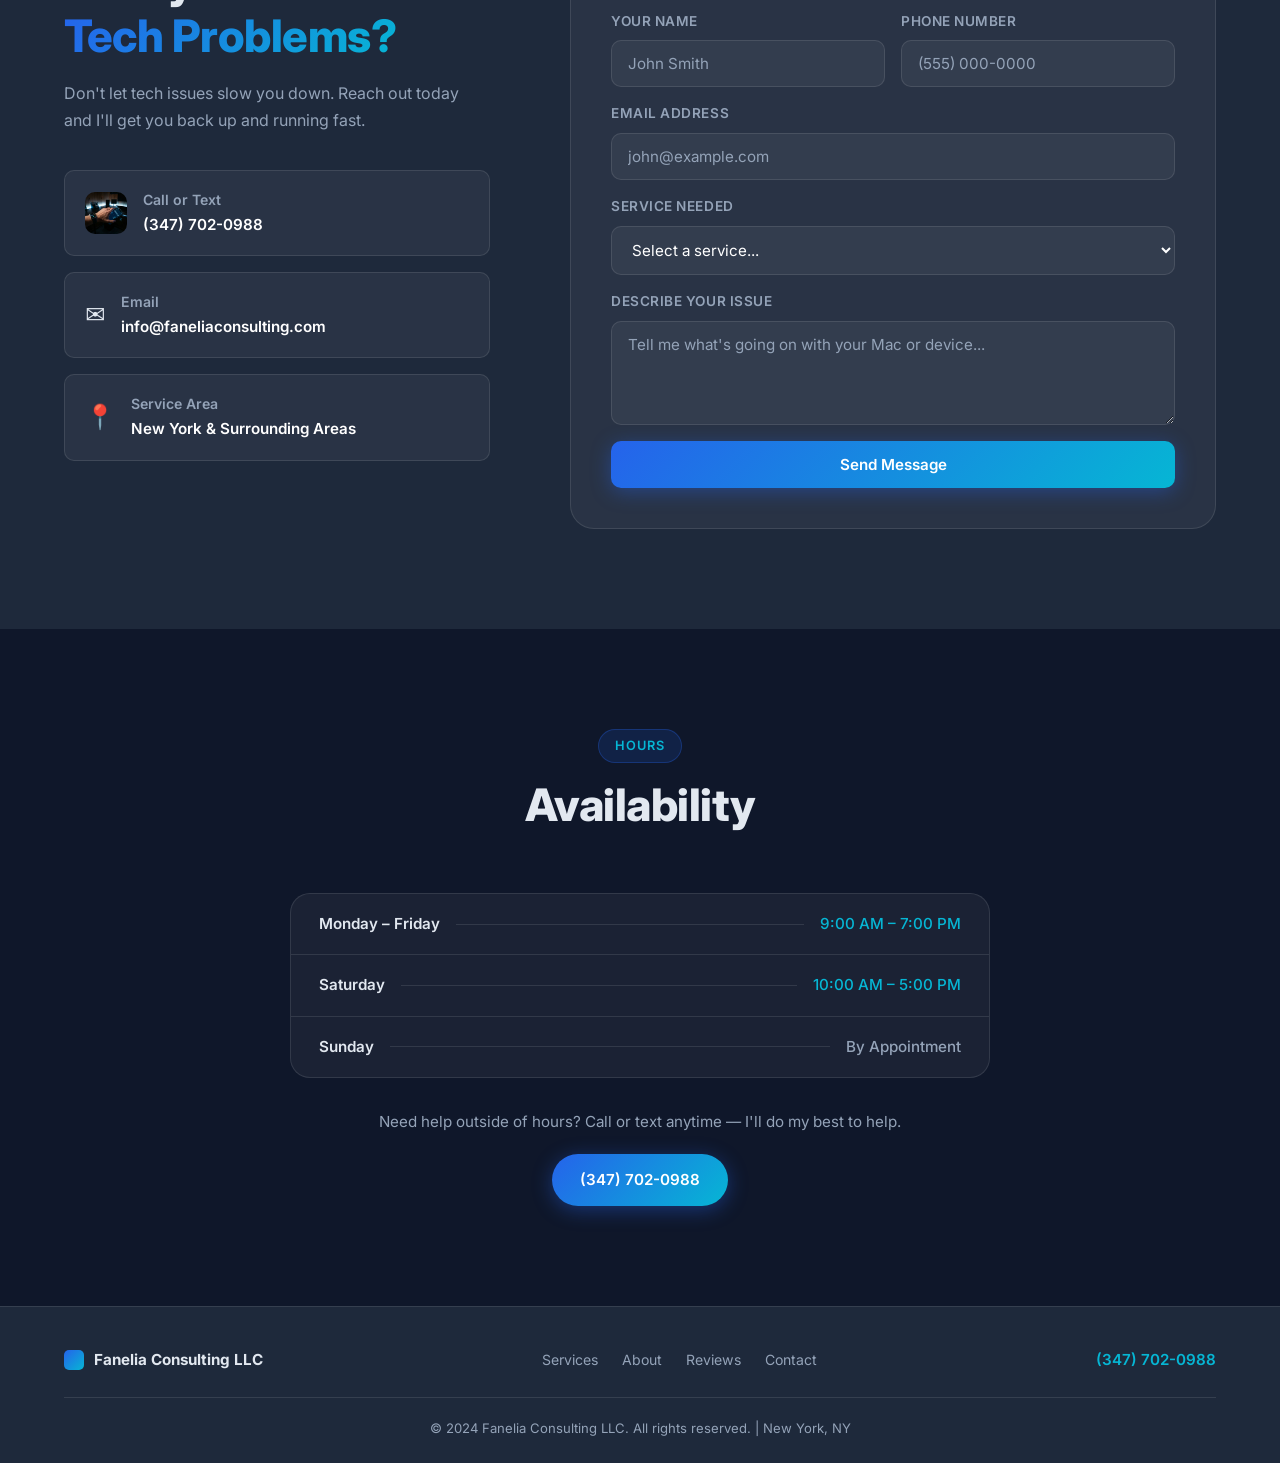
==== commit 0932bd8d: "Fix: use gemini-2.0-flash (1.5-flash discontinued)" ====
--- a/index.html
+++ b/index.html
@@ -511,7 +511,7 @@
   <script>
     // ── Fanelia AI Chatbot ──────────────────────────────────────
     const _G = atob('QUl6YVN5RDJ6cjJJeEMyQlRUcGdLQi0wTC1yU0g1TWJmbmQyRmZJ');
-    const GEMINI_URL = `https://generativelanguage.googleapis.com/v1beta/models/gemini-1.5-flash:generateContent?key=${_G}`;
+    const GEMINI_URL = `https://generativelanguage.googleapis.com/v1beta/models/gemini-2.0-flash:generateContent?key=${_G}`;
 
     const SYSTEM_PROMPT = `You are Fanelia AI, a friendly IT support assistant for Fanelia Consulting LLC in New York.
 
